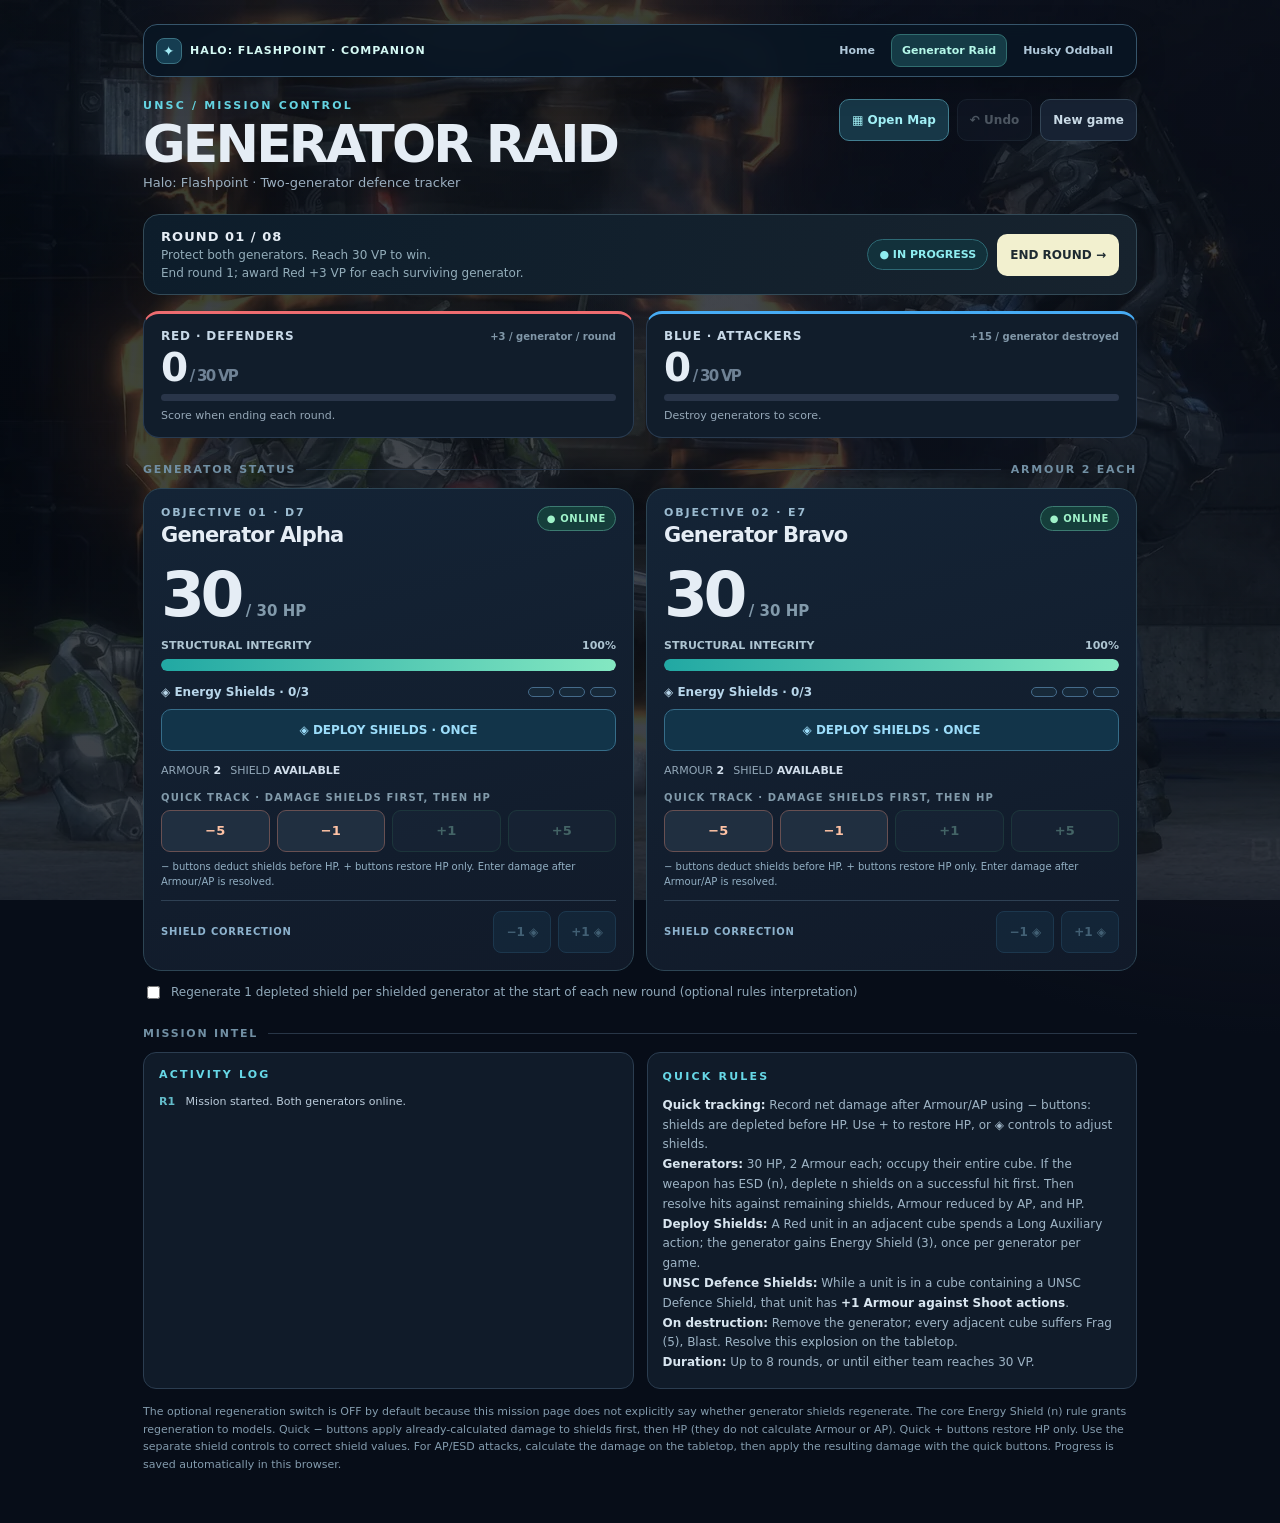
==== generator-raid.html @ 604b8901 "Update generator-raid.html" ====
<!doctype html>
<html lang="en">
<head>
<meta charset="utf-8"><meta name="viewport" content="width=device-width, initial-scale=1">
<meta name="theme-color" content="#09111e">
<title>Generator Raid | Halo: Flashpoint Tracker</title>
<style>
:root{font-family:Inter,ui-sans-serif,system-ui,-apple-system,BlinkMacSystemFont,"Segoe UI",sans-serif;color:#e5edf5;background:#070d18;font-synthesis:none;--bg-image:none}*{box-sizing:border-box}body{margin:0;background:radial-gradient(ellipse at 20% -20%,#1c3b52 0%,transparent 46%),radial-gradient(ellipse at 100% 12%,#25202c 0%,transparent 45%),#070d18;min-height:100vh}button,input{font:inherit}button{cursor:pointer}button:disabled{opacity:.35;cursor:not-allowed}.shell{max-width:1030px;margin:auto;padding:24px 18px 50px}.eyebrow{font-size:11px;font-weight:850;letter-spacing:.2em;text-transform:uppercase;color:#67d8e7}.top{display:flex;justify-content:space-between;gap:16px;align-items:flex-start;margin-bottom:24px}.heading{margin:6px 0 5px;font-size:clamp(30px,6vw,52px);line-height:1;letter-spacing:-.055em;font-weight:950}.subtitle{font-size:13px;color:#9bafc0}.top-actions{display:flex;flex-wrap:wrap;gap:8px;justify-content:flex-end}.smallbtn{border:1px solid #344657;color:#c9dae6;background:#172233;padding:10px 12px;border-radius:10px;font-size:12px;font-weight:750}.smallbtn:hover:not(:disabled){background:#243549}.mission{border:1px solid #334a57;border-radius:16px;background:linear-gradient(110deg,#0d1d2b,#17232e);padding:14px 17px;margin-bottom:16px;display:flex;justify-content:space-between;gap:12px;align-items:center}.mission-title{font-weight:900;letter-spacing:.08em;font-size:13px}.mission-sub{font-size:12px;color:#93adba;margin-top:4px}.status{border:1px solid #2d6974;background:#12313b;color:#8eedf0;border-radius:100px;padding:8px 11px;font-size:11px;font-weight:900;white-space:nowrap}.status.over{border-color:#886a39;color:#f6d49a;background:#362815}.scores{display:grid;grid-template-columns:1fr 1fr;gap:12px;margin-bottom:16px}.score{border:1px solid #293b50;border-radius:16px;background:#111d2b;padding:15px 17px;min-width:0}.score.red{border-top:3px solid #ee6c70}.score.blue{border-top:3px solid #47acf5}.score-head{display:flex;justify-content:space-between;gap:8px;align-items:center;color:#c8d9e8;font-size:12px;font-weight:900;letter-spacing:.07em}.score-head .badge{font-size:10px;color:#8197a8;letter-spacing:0}.score-val{font-size:39px;font-weight:950;line-height:1.3;letter-spacing:-.045em}.score-val span{font-size:15px;color:#6f8295;font-weight:700}.track{height:7px;background:#293549;border-radius:20px;overflow:hidden}.fill{height:100%;transition:width .25s ease;border-radius:inherit}.fill.red{background:linear-gradient(90deg,#b64553,#f2807d)}.fill.blue{background:linear-gradient(90deg,#276fa4,#54b8ff)}.sc-note{font-size:11px;color:#96a8b8;margin-top:8px}.sectionhead{display:flex;align-items:center;gap:10px;margin:25px 0 12px}.sectionhead span{font-size:11px;color:#718fa3;letter-spacing:.16em;font-weight:900}.sectionhead .line{height:1px;flex:1;background:#283647}.gens{display:grid;grid-template-columns:repeat(2,minmax(0,1fr));gap:12px}.gen{position:relative;overflow:hidden;border:1px solid #2d4554;border-radius:18px;background:linear-gradient(165deg,#142436,#111a29);padding:17px;min-width:0}.gen.destroyed{border-color:#803f43;background:linear-gradient(140deg,#321e29,#181923)}.gen-top{display:flex;justify-content:space-between;gap:10px;align-items:flex-start}.gen-id{font-size:11px;letter-spacing:.17em;color:#9bbbd0;font-weight:850}.gen-title{margin:4px 0 0;font-size:21px;font-weight:900;letter-spacing:-.04em}.gen-title small{font-weight:700;font-size:11px;color:#7d9cad;letter-spacing:0}.state{font-size:10px;letter-spacing:.06em;border:1px solid #3c7b71;background:#153e3b;color:#9ff2c9;border-radius:20px;padding:6px 9px;font-weight:900;white-space:nowrap}.state.dead{background:#4a202a;color:#ffb3b3;border-color:#a74e53}.hp{display:flex;align-items:baseline;gap:6px;margin-top:16px;line-height:1}.hp strong{font-size:clamp(41px,6vw,63px);letter-spacing:-.07em;font-weight:950;font-variant-numeric:tabular-nums}.hp small{color:#829aab;font-weight:800;font-size:15px}.metric-head{display:flex;align-items:center;justify-content:space-between;font-size:11px;font-weight:850;color:#aec5d2;margin:13px 0 7px}.healthbar{background:#293847;border-radius:8px;height:12px;overflow:hidden}.healthbar i{display:block;height:100%;border-radius:8px;background:linear-gradient(90deg,#21a8a3,#84e8c2);transition:width .25s}.healthbar.low i{background:linear-gradient(90deg,#b33c45,#f78867)}.shield-row{display:flex;justify-content:space-between;align-items:center;margin:14px 0 10px;gap:8px}.shield-txt{font-size:12px;color:#b8d6ea;font-weight:800}.shield-dots{display:flex;gap:5px}.shield-dots i{display:block;border-radius:5px;width:26px;height:10px;border:1px solid #456b8b;background:#172939}.shield-dots i.active{background:#54bfff;border-color:#92d9ff;box-shadow:0 0 12px #34bcf655}.deploy{width:100%;border-radius:10px;border:1px solid #366d89;background:#123449;color:#9cddfa;padding:10px 12px;font-size:12px;font-weight:900}.deploy:hover:not(:disabled){background:#1d4961}.stats{font-size:11px;color:#93a8b9;margin:13px 0;display:flex;gap:9px;flex-wrap:wrap}.stats b{color:#d1deeb}.adjust-label{font-size:10px;letter-spacing:.12em;color:#829bab;font-weight:900;margin:15px 0 7px}.adjust{display:grid;grid-template-columns:repeat(4,minmax(0,1fr));gap:7px}.adjust button{border:1px solid #3a4e60;background:#202f40;color:#e4ebf2;padding:11px 0;border-radius:9px;font-size:13px;font-weight:900}.adjust button:hover:not(:disabled){background:#31485d}.adjust button.down{color:#ffc3a5;border-color:#685052}.adjust button.up{color:#a2ead0;border-color:#326658}.warning{margin-top:12px;font-size:11px;color:#f6b7a3;background:#4b2a2a80;border:1px solid #75444a;border-radius:8px;padding:9px}.resolver{border:1px solid #314459;border-radius:16px;background:#0f1c2b;padding:18px}.formgrid{display:grid;grid-template-columns:1.3fr 1fr 1fr 1fr;gap:10px}.esd-help{font-size:11px;line-height:1.6;color:#9fb8c9;margin-top:10px}.esd-help strong{color:#c8ebff}.f label{display:block;color:#92aabd;font-size:11px;font-weight:800;margin-bottom:7px}.f select,.f input{width:100%;background:#1d2c3c;border:1px solid #405269;color:#edf4fc;border-radius:9px;height:43px;padding:0 10px;font-size:14px;font-weight:800}.f select:focus,.f input:focus{outline:2px solid #3badd0;outline-offset:1px}.result{background:#152b38;border:1px solid #315568;border-radius:11px;margin-top:13px;padding:11px 13px;display:flex;flex-wrap:wrap;gap:8px;justify-content:space-between;align-items:center}.result-details{font-size:12px;color:#a8c5d3;line-height:1.6}.result strong{color:#fff;font-size:19px}.apply{margin-top:11px;width:100%;border:0;border-radius:11px;color:#07171f;font-weight:950;background:linear-gradient(90deg,#71d8e4,#9cf3d1);padding:13px}.apply:hover:not(:disabled){filter:brightness(1.1)}.controls{display:flex;flex-wrap:wrap;gap:9px;align-items:center;justify-content:space-between;border:1px solid #324656;background:#111f2c;border-radius:14px;padding:13px 15px;margin-top:15px}.controls-text strong{font-size:13px}.controls-text div{font-size:11px;color:#93aabe;margin-top:3px}.roundbtn{border:0;border-radius:10px;padding:11px 16px;background:#f2f0cf;color:#1e2a31;font-size:12px;font-weight:950}.roundbtn:hover:not(:disabled){background:#fff}.checkline{display:flex;gap:8px;align-items:center;color:#91a9ba;font-size:12px;margin-top:12px}.checkline input{accent-color:#4dc4d9}.footergrid{display:grid;grid-template-columns:1fr 1fr;gap:13px}.activity{padding:15px;border:1px solid #2b3d50;border-radius:13px;background:#101b29;min-height:100px}.activity ul{padding:0;list-style:none;margin:0;max-height:250px;overflow:auto}.activity li{border-bottom:1px solid #25374a;padding:9px 0;font-size:11px;line-height:1.5;color:#bacbda}.activity li:first-child{padding-top:0}.activity li:last-child{border-bottom:0}.activity time{color:#63bbc9;font-weight:850;margin-right:7px}.guide{padding:15px;border:1px solid #2b3d50;border-radius:13px;background:#101b29;color:#9eb4c5;font-size:12px;line-height:1.65}.guide strong{color:#d9e6f0}.notice{border:1px solid #8c7741;color:#f0d6a3;background:#352c1c;padding:12px 14px;border-radius:11px;font-size:12px;margin:0 0 13px;line-height:1.6}.muted{color:#829bb0;font-size:11px}.statusline{min-height:20px;font-size:12px;color:#a5e4da;margin-top:10px}.endnote{font-size:11px;color:#839bad;margin:14px 0 0;line-height:1.6}@media(max-width:650px){.top{align-items:flex-start}.gens{grid-template-columns:1fr}.shell{padding:18px 12px 40px}.score{padding:12px}.scores{gap:8px}.score-val{font-size:34px}.score-head{font-size:11px}.score-head .badge{font-size:9px}.footergrid{grid-template-columns:1fr}.formgrid{grid-template-columns:repeat(2,minmax(0,1fr))}.formgrid .f:first-child{grid-column:span 2}.heading{font-size:34px}.smallbtn{padding:8px 10px}.mission{align-items:flex-start}.controls{align-items:stretch}.roundbtn{width:100%}}

.mapsection{margin-top:16px;border:1px solid #2b3d50;border-radius:16px;background:#101b29;padding:15px}
.mapsection .eyebrow{margin-bottom:10px}.maplead{font-size:12px;color:#9db3c3;line-height:1.6;margin-bottom:10px}
.mapbox{background:#0d1622;border:1px solid #33485d;border-radius:14px;padding:12px}
.board-frame{position:relative;width:100%;max-width:560px;margin:auto;padding:30px 30px 34px}
.board{aspect-ratio:1;display:grid;grid-template-columns:repeat(8,minmax(0,1fr));grid-template-rows:repeat(8,minmax(0,1fr));gap:2px;background:#415567;border:2px solid #6d8092;border-radius:4px;overflow:hidden}
.tile{position:relative;display:flex;align-items:center;justify-content:center;min-width:0;color:#fff;background:#253849;overflow:hidden}
.tile::after{content:"";position:absolute;inset:2px;border:1px solid rgba(255,255,255,.05);pointer-events:none}.tile.blue{background:#1567b5}.tile.red{background:#9d3438}
.tile.roof{background:repeating-linear-gradient(0deg,#324659,#324659 8px,#415265 8px,#415265 12px)}.tile.crate{background:#304354}.tile.panel{background:radial-gradient(circle,#2b3b4f 0%,#1a2533 72%);box-shadow:inset 0 0 0 2px #99a8b4}.tile.wall{background:linear-gradient(90deg,#46586a 0 12%,#2d3c4e 12% 88%,#46586a 88% 100%)}
.coord{position:absolute;top:2px;left:3px;color:rgba(223,235,251,.6);font-size:clamp(7px,1.3vw,9px);font-weight:700;line-height:1}.terrain{font-size:clamp(8px,1.7vw,12px);font-weight:900;color:#b8c7d5}.elev-badge{position:absolute;right:3px;bottom:3px;z-index:2;border:1px solid #9fc2d9;background:#173244;color:#dff4ff;border-radius:999px;padding:1px 4px;font-size:8px;font-weight:900;line-height:1}.tower-mark{position:absolute;top:50%;left:50%;transform:translate(-50%,-50%);font-size:clamp(9px,2vw,12px);font-weight:900;color:#dbe7f1;letter-spacing:.04em}.lshape{position:relative;width:70%;height:70%;align-self:center}.lshape::before,.lshape::after{content:"";position:absolute;background:#8fa7ba;border-radius:2px;box-shadow:0 0 0 2px #314556 inset}.lshape::before{left:0;bottom:0;width:22%;height:100%}.lshape::after{left:0;bottom:0;width:100%;height:22%}.tile.mirror-l .lshape{transform:scaleX(-1)}
.obj{position:relative;z-index:1;border-radius:50%;width:76%;height:76%;max-width:42px;max-height:42px;display:flex;flex-direction:column;align-items:center;justify-content:center;box-shadow:0 2px 6px #0006;font-weight:900}.obj small{font-size:8px;font-weight:700;line-height:1}.obj.gen{color:#271a00;background:linear-gradient(140deg,#fbe69b,#d39a23);border:2px solid #fff1a7;font-size:18px}.obj.shield{color:#fff;background:linear-gradient(140deg,#839bac,#324657);border:2px solid #d5e1eb;font-size:18px}.obj.weapon{background:#374b5b;border:1px solid #a4b5c6;color:white;font-size:clamp(12px,3.6vw,22px);border-radius:8px}
.edge{position:absolute;inset:30px 30px 34px;pointer-events:none}.rpoint{position:absolute;display:flex;align-items:center;justify-content:center;width:22px;height:22px;border-radius:6px;font-size:11px;font-weight:900;line-height:1;color:#fff;border:1px solid #ffffff80;box-shadow:0 2px 6px #0005}.rpoint.bl{background:#157bcc}.rpoint.rd{background:#b94444}.rpoint.top{top:-26px;transform:translateX(-50%)}.rpoint.bottom{bottom:-26px;transform:translateX(-50%)}.rpoint.left{left:-26px;transform:translateY(-50%)}.rpoint.right{right:-26px;transform:translateY(-50%)}
.maplegend{display:flex;gap:8px 14px;flex-wrap:wrap;margin-top:12px;color:#d3dce6;font-size:11px}.legend-item{display:flex;align-items:center;gap:6px}.dot{width:12px;height:12px;border-radius:3px;display:inline-flex;align-items:center;justify-content:center;font-weight:900;font-size:9px;color:#fff}.key-g{background:#e0b04b;color:#201700}.key-s{background:#718ca1}.key-w{background:#475569}.key-b{background:#1567b5}.key-r{background:#b94444}.mapnotes{margin-top:10px;color:#9eb4c5;font-size:11px;line-height:1.6}

.spawn-mode{margin:13px 0 0}.spawn-mode label{display:block;color:#9db5c8;font-size:10px;letter-spacing:.12em;font-weight:900;margin-bottom:6px}.spawn-mode select{width:100%;padding:11px;background:#1d2c3c;color:#e7f2fa;border:1px solid #4a6478;border-radius:10px;font-size:13px;font-weight:750}.mode-description{font-size:11px;color:#93acbf;line-height:1.5;margin-top:7px}.item-controls{display:flex;gap:9px;align-items:center;flex-wrap:wrap;margin:14px 0 4px}.item-spawn{background:linear-gradient(90deg,#7bdde8,#9ef0cf);color:#071922;border:0;border-radius:10px;font-size:12px;font-weight:900;padding:11px 14px}.item-clear{background:#1d2d3d;color:#c9d9e7;border:1px solid #476075;border-radius:10px;font-size:12px;font-weight:750;padding:10px 13px}.item-report{font-size:12px;color:#aec5d5;line-height:1.6;margin-top:8px;min-height:18px}.item-report strong{color:#e4f4ff}.item-counter{position:absolute;z-index:4;right:2px;top:2px;background:#f0bd52;color:#1f180b;min-width:17px;height:17px;padding:0 3px;border-radius:100px;display:flex;align-items:center;justify-content:center;font-size:10px;font-weight:950;box-shadow:0 1px 5px #0008}.tile.has-item{box-shadow:inset 0 0 0 2px #f0bd52}.map-tip{font-size:11px;color:#8eaabd;margin-top:9px;line-height:1.5}

/* On-demand slide-out tactical map */
.map-open{border-color:#427f91;background:#173747;color:#a1eff5;white-space:nowrap}
.sidebar-backdrop{position:fixed;inset:0;z-index:90;background:rgba(0,6,13,.68);backdrop-filter:blur(3px)}
.sidebar-backdrop[hidden]{display:none}
.map-sidebar{position:fixed;z-index:100;right:0;top:0;bottom:0;width:min(650px,100vw);background:#0a1421;border-left:1px solid #406078;box-shadow:-20px 0 65px #0009;transform:translateX(105%);visibility:hidden;transition:transform .24s ease,visibility .24s;display:flex;flex-direction:column}
.map-sidebar.is-open{transform:translateX(0);visibility:visible}
.sidebar-header{display:flex;justify-content:space-between;align-items:center;gap:12px;padding:17px 19px;border-bottom:1px solid #304458;background:#111f2e;flex-shrink:0}
.sidebar-header h2{margin:4px 0 0;font-size:21px;letter-spacing:-.035em;color:#e4f1fb}
.sidebar-close{width:41px;height:41px;border:1px solid #526479;border-radius:11px;background:#203245;color:#eff7fd;font-size:18px}
.sidebar-close:hover{background:#354960}
.sidebar-content{overflow:auto;overscroll-behavior:contain;padding:12px 15px 26px;flex:1}
.sidebar-content .mapsection{margin:0;background:transparent;border:0;padding:0}
body.sidebar-active{overflow:hidden}
@media(max-width:650px){.top{flex-wrap:wrap}.top-actions{width:100%;justify-content:flex-start}.map-open{flex:1}.sidebar-content{padding:10px 10px 24px}.sidebar-header{padding:12px 13px}}
@media(prefers-reduced-motion:reduce){.map-sidebar{transition:none}}
.mission-actions{display:flex;align-items:center;justify-content:flex-end;gap:9px;flex-wrap:wrap}.mission-actions .roundbtn{white-space:nowrap;padding:10px 13px}@media(max-width:650px){.mission-actions{justify-content:flex-end}.mission-actions .roundbtn{font-size:11px;padding:9px 10px}.mission .status{font-size:10px}}

/* Optional cinematic backdrop, built into this offline file. */
body{background:radial-gradient(ellipse at 20% -20%,#1c3b52 0%,transparent 46%),radial-gradient(ellipse at 100% 12%,#25202c 0%,transparent 45%),#070d18}
.bg-layer{position:fixed;inset:0;z-index:0;pointer-events:none;background-size:cover;background-position:center center;background-repeat:no-repeat;opacity:0;transition:opacity 2.4s ease-in-out;will-change:opacity}.bg-layer.active{opacity:1}body::after{content:"";position:fixed;inset:0;z-index:0;pointer-events:none;background:linear-gradient(rgba(5,10,18,.72),rgba(5,10,18,.78)),radial-gradient(ellipse at 20% -20%,rgba(10,28,42,.42) 0%,transparent 46%),radial-gradient(ellipse at 100% 12%,rgba(18,14,24,.34) 0%,transparent 45%);opacity:1;transition:opacity .35s ease}.shell{position:relative;z-index:1}
body .score,body .gen,body .resolver,body .mission,body .activity,body .guide,body .mapsection{backdrop-filter:blur(6px)}
.quick-hint{font-size:10px;color:#93b0c4;line-height:1.5;margin-top:7px}.shield-controls{display:flex;gap:7px;align-items:center;flex-wrap:wrap;margin-top:11px;padding-top:10px;border-top:1px solid #2e4053}.shield-controls span{margin-right:auto;color:#8db2cd;font-size:10px;font-weight:900;letter-spacing:.08em}.shield-controls button{border:1px solid #326d91;background:#173a51;color:#9fe3ff;border-radius:8px;padding:7px 12px;font-weight:900;font-size:12px}.shield-controls button:hover:not(:disabled){background:#205475}

/* Unified Halo companion navigation */
.site-nav{position:relative;z-index:4;display:flex;justify-content:space-between;align-items:center;gap:12px;flex-wrap:wrap;border:1px solid #36556b;background:rgba(9,22,36,.94);border-radius:14px;padding:9px 12px;margin:0 0 22px;box-shadow:0 10px 30px #0003;backdrop-filter:blur(8px)}
.site-brand{font-size:11px;font-weight:950;color:#d5f9f4;text-decoration:none;letter-spacing:.09em;display:flex;align-items:center;gap:8px}
.site-brand b{display:inline-flex;align-items:center;justify-content:center;width:26px;height:26px;border-radius:8px;background:#153d51;color:#a1eaf4;border:1px solid #3b7181;font-size:14px}
.site-links{display:flex;gap:5px;flex-wrap:wrap}
.site-links a{color:#afc7d9;padding:9px 10px;border-radius:9px;text-decoration:none;font-size:11px;font-weight:800;white-space:nowrap;border:1px solid transparent;touch-action:manipulation}
.site-links a:hover,.site-links a:focus-visible{background:#254052;color:#fff}
.site-links a[aria-current="page"]{color:#b5f8e9;background:#153b46;border-color:#316e70}
@media(max-width:570px){.site-nav{align-items:stretch;gap:8px}.site-links{display:grid;grid-template-columns:repeat(3,minmax(0,1fr));width:100%}.site-links a{text-align:center;font-size:10px;padding:10px 4px}.site-brand{font-size:10px}}
/* Prevent double-tap zoom on quick action buttons on iOS while preserving pinch zoom */
button,a,select,input{touch-action:manipulation;-webkit-tap-highlight-color:transparent}
button{min-height:42px}

</style>
</head>
<body>
<div class="bg-layer active" id="bg-layer-a" aria-hidden="true"></div>
<div class="bg-layer" id="bg-layer-b" aria-hidden="true"></div>
<main class="shell" id="app">
<nav class="site-nav" aria-label="Game modes"><a class="site-brand" href="index.html"><b>✦</b> HALO: FLASHPOINT · COMPANION</a><div class="site-links"><a href="index.html">Home</a><a href="generator-raid.html" aria-current="page">Generator Raid</a><a href="husky-oddball.html">Husky Oddball</a></div></nav>

<header class="top"><div><div class="eyebrow">UNSC / MISSION CONTROL</div><h1 class="heading">GENERATOR RAID</h1><div class="subtitle">Halo: Flashpoint · Two-generator defence tracker</div></div><div class="top-actions"><button class="smallbtn map-open" id="open-map" type="button" aria-controls="map-sidebar" aria-expanded="false">▦ Open Map</button><button class="smallbtn" id="undo">↶ Undo</button><button class="smallbtn" id="reset">New game</button></div></header>
<section class="mission"><div><div class="mission-title" id="round-label">ROUND 01 / 08</div><div class="mission-sub">Protect both generators. Reach 30 VP to win.</div><div class="mission-sub" id="round-help">Award Red +3 VP for each surviving generator.</div></div><div class="mission-actions"><div class="status" id="status">● IN PROGRESS</div><button class="roundbtn" id="end-round">END ROUND →</button></div></section>
<div id="notice" role="status" aria-live="polite"></div>
<section class="scores"><div class="score red"><div class="score-head">RED · DEFENDERS <span class="badge">+3 / generator / round</span></div><div class="score-val"><b id="red-vp">0</b><span> / 30 VP</span></div><div class="track"><div id="red-fill" class="fill red" style="width:0%"></div></div><div class="sc-note" id="red-note">Score when ending each round.</div></div><div class="score blue"><div class="score-head">BLUE · ATTACKERS <span class="badge">+15 / generator destroyed</span></div><div class="score-val"><b id="blue-vp">0</b><span> / 30 VP</span></div><div class="track"><div id="blue-fill" class="fill blue" style="width:0%"></div></div><div class="sc-note" id="blue-note">Destroy generators to score.</div></div></section>
<div class="sectionhead"><span>GENERATOR STATUS</span><span class="line"></span><span>ARMOUR 2 EACH</span></div>
<section class="gens" id="gen-container"></section>


<label class="checkline"><input type="checkbox" id="regen"><span>Regenerate 1 depleted shield per shielded generator at the start of each new round (optional rules interpretation)</span></label>
<div class="sectionhead"><span>MISSION INTEL</span><span class="line"></span></div>
<section class="footergrid"><div class="activity"><div class="eyebrow" style="margin-bottom:13px">ACTIVITY LOG</div><ul id="log"></ul></div><div class="guide"><div class="eyebrow" style="margin-bottom:10px">QUICK RULES</div><strong>Quick tracking:</strong> Record net damage after Armour/AP using − buttons: shields are depleted before HP. Use + to restore HP, or ◈ controls to adjust shields.<br><strong>Generators:</strong> 30 HP, 2 Armour each; occupy their entire cube. If the weapon has ESD (n), deplete n shields on a successful hit first. Then resolve hits against remaining shields, Armour reduced by AP, and HP.<br><strong>Deploy Shields:</strong> A Red unit in an adjacent cube spends a Long Auxiliary action; the generator gains Energy Shield (3), once per generator per game.<br><strong>UNSC Defence Shields:</strong> While a unit is in a cube containing a UNSC Defence Shield, that unit has <strong>+1 Armour against Shoot actions</strong>.<br><strong>On destruction:</strong> Remove the generator; every adjacent cube suffers Frag (5), Blast. Resolve this explosion on the tabletop.<br><strong>Duration:</strong> Up to 8 rounds, or until either team reaches 30 VP.</div></section>


<p class="endnote">The optional regeneration switch is OFF by default because this mission page does not explicitly say whether generator shields regenerate. The core Energy Shield (n) rule grants regeneration to models. Quick − buttons apply already-calculated damage to shields first, then HP (they do not calculate Armour or AP). Quick + buttons restore HP only. Use the separate shield controls to correct shield values. For AP/ESD attacks, calculate the damage on the tabletop, then apply the resulting damage with the quick buttons. Progress is saved automatically in this browser.</p>
</main>
<div class="sidebar-backdrop" id="map-backdrop" hidden></div>
<aside class="map-sidebar" id="map-sidebar" role="dialog" aria-modal="true" aria-label="Generator Raid scenario map" aria-hidden="true" inert>
<div class="sidebar-header"><div><div class="eyebrow">TACTICAL OVERVIEW</div><h2>Battlefield Map</h2></div><button class="sidebar-close" id="close-map" type="button" aria-label="Close map">✕</button></div>
<div class="sidebar-content"><section class="mapsection"><div class="eyebrow">SCENARIO MAP</div><div class="maplead">Reference layout for <strong>Generator Raid</strong>. Blue attacks from the top row, Red defends from the bottom row. The board below shows deployment zones, respawn markers, weapon drops, UNSC Defence Shields, and both generators.</div><div class="spawn-mode"><label for="spawn-mode">ITEM SPAWN MODE</label><select id="spawn-mode"><option value="official">Official D8 · independent rolls</option><option value="balanced">Balanced Tactical · 3 Blue / 2 centre / 3 Red</option></select><div class="mode-description" id="spawn-mode-description"></div></div><div class="item-controls"><button type="button" class="item-spawn" id="spawn-items">✦ SPAWN 8 RANDOM ITEMS</button><button type="button" class="item-clear" id="clear-items">Clear items</button></div><div id="item-report" class="item-report" aria-live="polite">No item locations generated yet.</div><div class="mapbox"><div class="board-frame"><div class="board" id="raid-grid"></div><div class="edge"><span class="rpoint bl top" style="left:18.75%">R</span><span class="rpoint bl top" style="left:81.25%">R</span><span class="rpoint bl left" style="top:31.25%">R</span><span class="rpoint bl right" style="top:31.25%">R</span><span class="rpoint rd left" style="top:93.75%">R</span><span class="rpoint rd right" style="top:93.75%">R</span><span class="rpoint rd bottom" style="left:31.25%">R</span><span class="rpoint rd bottom" style="left:68.75%">R</span></div></div><div class="maplegend"><span class="legend-item"><span class="dot key-b"></span>Blue deployment</span><span class="legend-item"><span class="dot key-r"></span>Red deployment</span><span class="legend-item"><span class="dot key-g">G</span>Generator</span><span class="legend-item"><span class="dot key-s">S</span>UNSC Defence Shield</span><span class="legend-item"><span class="dot key-w">W</span>Weapon drop</span><span class="legend-item"><span class="dot key-s">+1</span>Raised tile</span><span class="legend-item"><span class="dot key-b">R</span>Respawn point</span></div><div class="map-tip">Gold numbered markers show how many face-down Item Tokens occupy each cube. Each Item Token rolls an independent D8 column and D8 row. Reroll if it lands in a deployment zone or either generator cube. Multiple tokens can share a cube. Items on raised terrain are placed on the highest level of that stack.</div><div class="mapnotes"><strong>Key coordinates:</strong> Generators at <strong>D7</strong> and <strong>E7</strong>; Defence Shields at <strong>D5</strong> and <strong>E5</strong>; Weapon Drops at <strong>C3</strong>, <strong>F3</strong>, <strong>C5</strong>, and <strong>F5</strong>.<br><strong>Raised 1-level terrain:</strong> <strong>A2</strong>, <strong>B2</strong>, <strong>G2</strong>, <strong>H2</strong>, <strong>D3</strong>, <strong>E3</strong>, <strong>B5</strong>, and <strong>G5</strong>. <strong>C6</strong> and <strong>F6</strong> are L-shaped walls. Cross-marks previously shown at <strong>C7</strong>, <strong>B4</strong>, <strong>E4</strong>, and <strong>G3</strong> have been removed as cosmetic only.</div></div></section></div></aside>

<script>
(()=>{'use strict';
const STORAGE='halo_generator_raid_tracker_v1';
const initial=()=>({round:1,completed:false,red:0,blue:0,regen:false,items:[],spawnMode:'official',generators:[{name:'ALPHA',cell:'D7',hp:30,shield:0,deployed:false},{name:'BRAVO',cell:'E7',hp:30,shield:0,deployed:false}],log:[{round:1,message:'Mission started. Both generators online.'}],history:[]});
let state;
try {const saved=JSON.parse(localStorage.getItem(STORAGE)||'null');state=saved&&saved.generators?.length===2&&Number.isFinite(saved.round)?saved:initial();state.spawnMode=state.spawnMode==='balanced'?'balanced':'official';}catch{state=initial()}
const $=id=>document.getElementById(id);
const clamp=(v,min,max)=>Math.max(min,Math.min(max,v));
const numeric=(v,max=99)=>clamp(Math.floor(Number(v)||0),0,max);
function save(){try{localStorage.setItem(STORAGE,JSON.stringify(state))}catch{}}
function freeze(){const {history,...snap}=state;state.history.push(JSON.stringify(snap));if(state.history.length>60)state.history.shift()}
function msg(message){state.log.unshift({round:state.round,message});state.log=state.log.slice(0,40)}
function winner(){if(state.red>=30&&state.blue>=30)return 'DRAW';if(state.red>=30)return 'RED VICTORY';if(state.blue>=30)return 'BLUE VICTORY';if(state.completed)return 'ROUND LIMIT';return null}
function commit(fn){if(winner())return;freeze();fn();if(state.red>=30||state.blue>=30)state.completed=true;save();render()}
function quickAdjust(i,delta){
 const g=state.generators[i];if(!g||g.hp<=0||winner())return;
 if(delta<0){
  const amount=-delta, shieldLost=Math.min(g.shield,amount),hpLost=Math.min(g.hp,amount-shieldLost);
  if(!shieldLost&&!hpLost)return;
  commit(()=>{g.shield-=shieldLost;g.hp-=hpLost;msg(`${g.name}: Quick damage ${amount} → ${shieldLost} shield, ${hpLost} HP lost (Armour already accounted for).`);if(g.hp===0)destroy(g)});
 }else{
  const hpGain=Math.min(delta,30-g.hp);if(!hpGain)return;
  commit(()=>{g.hp+=hpGain;msg(`${g.name}: HP restored by ${hpGain} (shields unchanged).`)});
 }
}
function adjustShield(i,delta){
 const g=state.generators[i];if(!g||g.hp<=0||!g.deployed||winner())return;
 const updated=clamp(g.shield+delta,0,3);if(updated===g.shield)return;
 commit(()=>{const old=g.shield;g.shield=updated;msg(`${g.name}: Energy Shields corrected ${old} → ${updated}.`)});
} 
function destroy(g){g.shield=0;state.blue+=15;msg(`${g.name} DESTROYED! Blue +15 VP. Explosion: Frag (5), Blast to every adjacent cube.`)}
function deploy(i){const g=state.generators[i];if(!g||g.deployed||!g.hp)return;commit(()=>{g.deployed=true;g.shield=3;msg(`${g.name}: Shields deployed (3). Long Auxiliary action used.`)})}
function endRound(){if(winner())return;commit(()=>{const alive=state.generators.filter(g=>g.hp>0).length;const pts=alive*3;state.red+=pts;msg(`Round ${state.round} ended. Red +${pts} VP (${alive} generators online).`);if(state.round>=8){state.completed=true;msg('Round 8 complete. Compare points; the scenario does not specify a tie-breaker.');return}if(state.red>=30){msg('Red reached 30 VP. Mission complete.');return}state.round++;if(state.regen){for(const g of state.generators){if(g.hp>0&&g.deployed&&g.shield<3){g.shield++;msg(`${g.name}: 1 Energy Shield regenerated.`)}}}msg(`Round ${state.round} begins.`)})}
function undo(){if(!state.history.length)return;const snap=state.history.pop();const remaining=state.history;state={...JSON.parse(snap),history:remaining};save();const feedback=$('action-feedback');if(feedback)feedback.textContent='Last action undone.';render()}
function reset(){if(!confirm('Start a new Generator Raid game? This clears the current tracker and its history.'))return;state=initial();save();const feedback=$('action-feedback');if(feedback)feedback.textContent='New game started.';render()}
// Official D8 distribution: two independent dice per item, reroll forbidden cubes.
function officialSpawns(){const rolls=[];while(rolls.length<8){const column=Math.floor(Math.random()*8);const row=Math.floor(Math.random()*8)+1;const cell=String.fromCharCode(65+column)+row;if(row===1||row===8||cell==='D7'||cell==='E7')continue;rolls.push(cell)}return rolls;}
// Balanced house rule. Respawn entry cubes are A3/H3 for Blue and A8/H8/C8/F8 for Red.
// Row 1 and row 8 are excluded anyway; B1/G1 are also in the excluded deployment zone.
const respawnEntry=new Set(['A3','H3','A8','H8','C8','F8','B1','G1']);
const generators=new Set(['D7','E7']);
const highTerrain=new Set(['A2','B2','G2','H2','D3','E3','B5','G5']);
const lTerrain=new Set(['C6','F6']);
const blueSources=['B1','G1','A3','H3'];
const redSources=['C8','F8','A8','H8'];
const toXY=cell=>({x:cell.charCodeAt(0)-65,y:Number(cell.slice(1))-1});
const toCell=(x,y)=>String.fromCharCode(65+x)+(y+1);
// An approximate shortest-path cost, not a full Halo: Flashpoint movement or LOS simulator.
// The raised tiles take extra effort; L-shaped walls add a soft traversal penalty.
function travelCosts(sources){const dist={};const queue=[];for(const source of sources){dist[source]=0;queue.push(source)}while(queue.length){queue.sort((a,b)=>dist[a]-dist[b]);const cell=queue.shift();const {x,y}=toXY(cell);for(let dy=-1;dy<=1;dy++)for(let dx=-1;dx<=1;dx++){if(!dx&&!dy)continue;const nx=x+dx,ny=y+dy;if(nx<0||nx>7||ny<0||ny>7)continue;const n=toCell(nx,ny);if(generators.has(n))continue;const elevationPenalty=highTerrain.has(n)||highTerrain.has(cell)?0.65:0;const wallPenalty=lTerrain.has(n)||lTerrain.has(cell)?0.35:0;const cost=dist[cell]+1+elevationPenalty+wallPenalty;if(cost<(dist[n]??Infinity)){dist[n]=cost;if(!queue.includes(n))queue.push(n)}}}return dist;}
const blueTravel=travelCosts(blueSources),redTravel=travelCosts(redSources);
const balancedGroups=[
 {count:3,cells:[]}, // Blue-side rows 2-3
 {count:2,cells:[]}, // contested rows 4-5
 {count:3,cells:[]}  // Red-side rows 6-7
];
for(let r=2;r<=7;r++)for(let x=0;x<8;x++){const cell=toCell(x,r-1);if(generators.has(cell)||respawnEntry.has(cell))continue;balancedGroups[r<=3?0:r<=5?1:2].cells.push(cell)}
function sampleUnique(pool,count){const choices=pool.slice();for(let i=0;i<count;i++){const j=i+Math.floor(Math.random()*(choices.length-i));[choices[i],choices[j]]=[choices[j],choices[i]]}return choices.slice(0,count)}
function balanceScore(cells){let advantage=0,blueFavored=0,redFavored=0;for(const cell of cells){const delta=(redTravel[cell]??20)-(blueTravel[cell]??20);advantage+=delta;if(delta>0.35)blueFavored++;else if(delta< -0.35)redFavored++}return Math.abs(advantage)+Math.abs(blueFavored-redFavored)*1.7;}
function balancedSpawns(){let best=null,bestScore=Infinity;for(let attempt=0;attempt<700;attempt++){const cells=balancedGroups.flatMap(g=>sampleUnique(g.cells,g.count));const score=balanceScore(cells);if(score<bestScore){bestScore=score;best=cells}if(score<0.4)break}return best;}
function spawnItems(){const balanced=state.spawnMode==='balanced';const rolls=balanced?balancedSpawns():officialSpawns();freeze();state.items=rolls.sort((a,b)=>Number(a.slice(1))-Number(b.slice(1))||a.localeCompare(b));msg(`8 Item Tokens generated with ${balanced?'Balanced Tactical (3/2/3, unique)':'Official D8 (duplicates allowed)'}: ${state.items.join(', ')}.`);save();render();}
function updateSpawnModeInfo(){const balanced=state.spawnMode==='balanced';$('spawn-mode').value=state.spawnMode;$('spawn-mode-description').textContent=balanced?'House rule: 3 in rows 2–3, 2 in rows 4–5, 3 in rows 6–7. Unique cubes; exclude deployment zones, generators and immediate respawn-entry cubes. Compare approximate travel costs from both teams’ deployment/respawn entry points, with raised terrain and L-walls penalized. Not a full movement simulation.':'Rulebook-style: independent D8 column/row rolls for each token; duplicate cubes are allowed. Deployment zones are rerolled; generator cubes are also excluded for this scenario.';$('spawn-items').textContent=balanced?'✦ SPAWN 8 BALANCED ITEMS':'✦ SPAWN 8 RANDOM ITEMS';}
function clearItems(){if(!state.items?.length)return;freeze();state.items=[];msg('Item spawn markers cleared.');save();render();}
function buildMap(){const grid=$('raid-grid');if(!grid)return;const W=new Set(['C3','F3','C5','F5']);const S=new Set(['D5','E5']);const G=new Set(['D7','E7']);const raisedCrates=new Set(['A2','B2','G2','H2','D3','E3']);const towers=new Set(['B5','G5']);const lWalls=new Set(['C6','F6']);const crateText=new Set(['A2','G2','D3']);const itemCounts={};for(const cell of state.items||[])itemCounts[cell]=(itemCounts[cell]||0)+1;let out='';for(let r=1;r<=8;r++){for(let c=0;c<8;c++){const id=String.fromCharCode(65+c)+r;let cls=r===1?'blue':r===8?'red':'';if(raisedCrates.has(id))cls+=' roof';if(towers.has(id))cls+=' panel';if(lWalls.has(id))cls+=' wall';if(id==='C6')cls+=' mirror-l';if(itemCounts[id])cls+=' has-item';let content='';if(G.has(id))content='<span class="obj gen">G<small>GEN</small></span>';else if(S.has(id))content='<span class="obj shield">S<small>DEF</small></span>';else if(W.has(id))content='<span class="obj weapon">W</span>';else if(lWalls.has(id))content='<span class="lshape"></span>';else if(raisedCrates.has(id)&&crateText.has(id))content='<span class="terrain">UNSC</span>';else if(towers.has(id))content='<span class="tower-mark">TWR</span>';const elevated=raisedCrates.has(id)||towers.has(id);const badge=elevated?'<span class="elev-badge">+1</span>':'';const itemMarker=itemCounts[id]?`<span class="item-counter">${itemCounts[id]}</span>`:'';out+=`<div class="tile ${cls}" title="${id}${itemCounts[id]?` · ${itemCounts[id]} Item Token(s)`:``}" aria-label="${id}${itemCounts[id]?` · ${itemCounts[id]} Item Token(s)`:``}"><span class="coord">${id}</span>${content}${badge}${itemMarker}</div>`;}}grid.innerHTML=out;}

function render(){const over=winner();$('round-label').textContent=`${state.completed?'FINAL · ':'ROUND '+String(state.round).padStart(2,'0')+' / '}08`;$('status').textContent=over?(over==='ROUND LIMIT'?'◆ 8 ROUNDS COMPLETE':'◆ '+over):'● IN PROGRESS';$('status').className='status'+(over?' over':'');$('red-vp').textContent=state.red;$('blue-vp').textContent=state.blue;$('red-fill').style.width=clamp(state.red/30*100,0,100)+'%';$('blue-fill').style.width=clamp(state.blue/30*100,0,100)+'%';$('undo').disabled=!state.history.length;$('end-round').disabled=!!over;$('regen').checked=!!state.regen;$('regen').disabled=!!over;
let notice='';if(over==='ROUND LIMIT'){notice=`<div class="notice"><strong>Round 8 complete.</strong> Red ${state.red} VP · Blue ${state.blue} VP. The scenario names the round limit but does not explicitly state how to resolve a tie; compare scores and agree any tie-breaker.</div>`}else if(over){notice=`<div class="notice"><strong>${over}.</strong> The 30 Victory Point threshold has been reached. ${state.generators.filter(g=>g.hp===0).length===2?'Both generators have been destroyed.':''}</div>`} $('notice').innerHTML=notice;
$('gen-container').innerHTML=state.generators.map((g,i)=>{const dead=g.hp===0;const canAct=!over&&!dead;return `<article class="gen ${dead?'destroyed':''}"><div class="gen-top"><div><div class="gen-id">OBJECTIVE 0${i+1} · ${g.cell}</div><h2 class="gen-title">Generator ${g.name[0]+g.name.substring(1).toLowerCase()}</h2></div><div class="state ${dead?'dead':''}">${dead?'✕ DESTROYED':'● ONLINE'}</div></div><div class="hp"><strong>${g.hp}</strong><small>/ 30 HP</small></div><div class="metric-head"><span>STRUCTURAL INTEGRITY</span><span>${Math.round(g.hp/30*100)}%</span></div><div class="healthbar ${g.hp<=10?'low':''}"><i style="width:${g.hp/30*100}%"></i></div><div class="shield-row"><span class="shield-txt">◈ Energy Shields · ${g.shield}/3</span><span class="shield-dots">${[1,2,3].map(n=>`<i class="${n<=g.shield?'active':''}"></i>`).join('')}</span></div><button class="deploy" data-deploy="${i}" ${!canAct||g.deployed?'disabled':''}>${g.deployed?'SHIELD DEPLOYED · USED':'◈ DEPLOY SHIELDS · ONCE'}</button><div class="stats"><span>ARMOUR <b>2</b></span><span>SHIELD <b>${g.deployed?'USED':'AVAILABLE'}</b></span></div><div class="adjust-label">QUICK TRACK · DAMAGE SHIELDS FIRST, THEN HP</div><div class="adjust"><button class="down" data-delta="-5" data-gen="${i}" ${!canAct?'disabled':''}>−5</button><button class="down" data-delta="-1" data-gen="${i}" ${!canAct?'disabled':''}>−1</button><button class="up" data-delta="1" data-gen="${i}" ${!canAct||g.hp===30?'disabled':''}>+1</button><button class="up" data-delta="5" data-gen="${i}" ${!canAct||g.hp===30?'disabled':''}>+5</button></div><div class="quick-hint">− buttons deduct shields before HP. + buttons restore HP only. Enter damage after Armour/AP is resolved.</div><div class="shield-controls"><span>SHIELD CORRECTION</span><button data-shield="-1" data-gen="${i}" ${!canAct||!g.deployed||g.shield===0?'disabled':''}>−1 ◈</button><button data-shield="1" data-gen="${i}" ${!canAct||!g.deployed||g.shield===3?'disabled':''}>+1 ◈</button></div>${dead?'<div class="warning">⚠ Generator exploded! Resolve Frag (5), Blast against all adjacent cubes. Blue scores +15 VP.</div>':''}</article>`}).join('');
$('round-help').textContent=over?'The game has ended. Undo or start a new game to continue.':`End round ${state.round}; award Red +3 VP for each surviving generator.`;
$('log').innerHTML=state.log.slice(0,15).map(e=>`<li><time>R${e.round}</time> ${e.message}</li>`).join('');updateSpawnModeInfo();$('item-report').textContent=state.items?.length?`${state.items.length} Item Tokens (${new Set(state.items).size} occupied cubes): ${state.items.join(' · ')}`:'No item locations generated yet.';$('clear-items').disabled=!state.items?.length;buildMap();}
$('gen-container').addEventListener('click',e=>{const btn=e.target.closest('button');if(!btn)return;if(btn.dataset.deploy!==undefined)deploy(+btn.dataset.deploy);if(btn.dataset.delta!==undefined)quickAdjust(+btn.dataset.gen,+btn.dataset.delta);if(btn.dataset.shield!==undefined)adjustShield(+btn.dataset.gen,+btn.dataset.shield)});

let sidebarReturnFocus=null;

const BACKGROUNDS=["assets/halo-scene-1.webp", "assets/halo-scene-2.webp", "assets/halo-scene-3.webp", "assets/halo-scene-4.webp"];
let backgroundIndex=0;
let activeLayer=0;
function setLayerImage(layer,src){layer.style.backgroundImage=`url("${src}")`;}
function startBackgroundRotation(){
  if(!BACKGROUNDS.length)return;
  const layerA=$("bg-layer-a");
  const layerB=$("bg-layer-b");
  setLayerImage(layerA,BACKGROUNDS[0]);
  layerA.classList.add('active');
  if(BACKGROUNDS.length===1)return;
  setInterval(()=>{
    backgroundIndex=(backgroundIndex+1)%BACKGROUNDS.length;
    const incoming=activeLayer===0?layerB:layerA;
    const outgoing=activeLayer===0?layerA:layerB;
    setLayerImage(incoming,BACKGROUNDS[backgroundIndex]);
    incoming.classList.add('active');
    outgoing.classList.remove('active');
    activeLayer=activeLayer===0?1:0;
  },14000);
}
startBackgroundRotation();
function toggleMap(open){const sidebar=$('map-sidebar');const backdrop=$('map-backdrop');if(open){sidebarReturnFocus=document.activeElement;sidebar.inert=false;sidebar.setAttribute('aria-hidden','false');backdrop.hidden=false;sidebar.classList.add('is-open');document.body.classList.add('sidebar-active');$('open-map').setAttribute('aria-expanded','true');$('close-map').focus()}else{sidebar.classList.remove('is-open');sidebar.setAttribute('aria-hidden','true');sidebar.inert=true;backdrop.hidden=true;document.body.classList.remove('sidebar-active');$('open-map').setAttribute('aria-expanded','false');(sidebarReturnFocus||$('open-map')).focus()}}

$('open-map').addEventListener('click',()=>toggleMap(true));
$('close-map').addEventListener('click',()=>toggleMap(false));
$('map-backdrop').addEventListener('click',()=>toggleMap(false));
document.addEventListener('keydown',e=>{if(!$('map-sidebar').classList.contains('is-open'))return;if(e.key==='Escape'){e.preventDefault();toggleMap(false)}else if(e.key==='Tab'){const nodes=[...$('map-sidebar').querySelectorAll('button:not([disabled]),input:not([disabled]),select:not([disabled]),[tabindex="0"]')];if(!nodes.length)return;const first=nodes[0],last=nodes[nodes.length-1];if(e.shiftKey&&document.activeElement===first){e.preventDefault();last.focus()}else if(!e.shiftKey&&document.activeElement===last){e.preventDefault();first.focus()}}});
$('spawn-mode').addEventListener('change',e=>{freeze();state.spawnMode=e.target.value==='balanced'?'balanced':'official';msg(`Item spawn mode set to ${state.spawnMode==='balanced'?'Balanced Tactical':'Official D8'} (existing markers unchanged).`);save();render()});$('spawn-items').addEventListener('click',spawnItems);$('clear-items').addEventListener('click',clearItems);$('undo').addEventListener('click',undo);$('reset').addEventListener('click',reset);$('end-round').addEventListener('click',endRound);$('regen').addEventListener('change',e=>{freeze();state.regen=e.target.checked;msg(`Automatic shield regeneration ${state.regen?'enabled':'disabled'}.`);save();render()});render();
})();
</script>
</body>
</html>
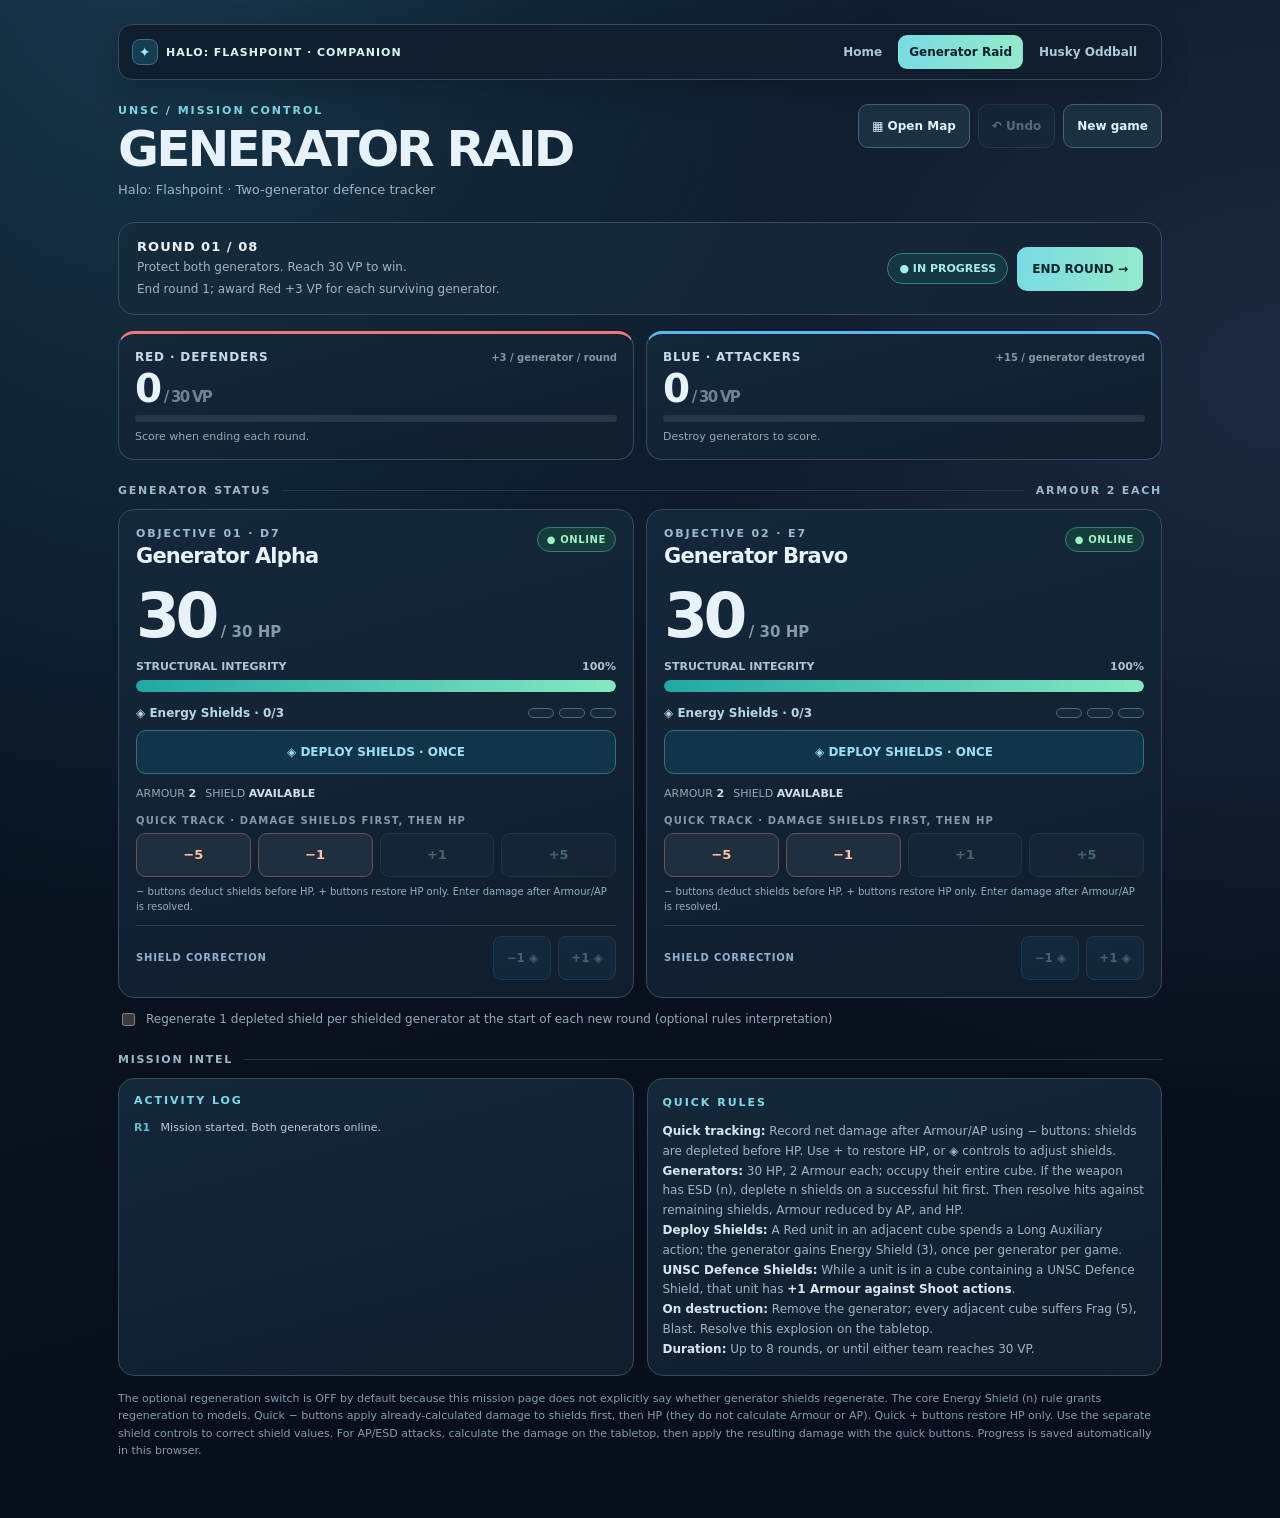
==== commit 4fe6b431: "v5" ====
--- a/generator-raid.html
+++ b/generator-raid.html
@@ -2,7 +2,7 @@
 <html lang="en">
 <head>
 <meta charset="utf-8"><meta name="viewport" content="width=device-width, initial-scale=1">
-<meta name="theme-color" content="#09111e">
+<meta name="theme-color" content="#0a1523">
 <title>Generator Raid | Halo: Flashpoint Tracker</title>
 <style>
 :root{font-family:Inter,ui-sans-serif,system-ui,-apple-system,BlinkMacSystemFont,"Segoe UI",sans-serif;color:#e5edf5;background:#070d18;font-synthesis:none;--bg-image:none}*{box-sizing:border-box}body{margin:0;background:radial-gradient(ellipse at 20% -20%,#1c3b52 0%,transparent 46%),radial-gradient(ellipse at 100% 12%,#25202c 0%,transparent 45%),#070d18;min-height:100vh}button,input{font:inherit}button{cursor:pointer}button:disabled{opacity:.35;cursor:not-allowed}.shell{max-width:1030px;margin:auto;padding:24px 18px 50px}.eyebrow{font-size:11px;font-weight:850;letter-spacing:.2em;text-transform:uppercase;color:#67d8e7}.top{display:flex;justify-content:space-between;gap:16px;align-items:flex-start;margin-bottom:24px}.heading{margin:6px 0 5px;font-size:clamp(30px,6vw,52px);line-height:1;letter-spacing:-.055em;font-weight:950}.subtitle{font-size:13px;color:#9bafc0}.top-actions{display:flex;flex-wrap:wrap;gap:8px;justify-content:flex-end}.smallbtn{border:1px solid #344657;color:#c9dae6;background:#172233;padding:10px 12px;border-radius:10px;font-size:12px;font-weight:750}.smallbtn:hover:not(:disabled){background:#243549}.mission{border:1px solid #334a57;border-radius:16px;background:linear-gradient(110deg,#0d1d2b,#17232e);padding:14px 17px;margin-bottom:16px;display:flex;justify-content:space-between;gap:12px;align-items:center}.mission-title{font-weight:900;letter-spacing:.08em;font-size:13px}.mission-sub{font-size:12px;color:#93adba;margin-top:4px}.status{border:1px solid #2d6974;background:#12313b;color:#8eedf0;border-radius:100px;padding:8px 11px;font-size:11px;font-weight:900;white-space:nowrap}.status.over{border-color:#886a39;color:#f6d49a;background:#362815}.scores{display:grid;grid-template-columns:1fr 1fr;gap:12px;margin-bottom:16px}.score{border:1px solid #293b50;border-radius:16px;background:#111d2b;padding:15px 17px;min-width:0}.score.red{border-top:3px solid #ee6c70}.score.blue{border-top:3px solid #47acf5}.score-head{display:flex;justify-content:space-between;gap:8px;align-items:center;color:#c8d9e8;font-size:12px;font-weight:900;letter-spacing:.07em}.score-head .badge{font-size:10px;color:#8197a8;letter-spacing:0}.score-val{font-size:39px;font-weight:950;line-height:1.3;letter-spacing:-.045em}.score-val span{font-size:15px;color:#6f8295;font-weight:700}.track{height:7px;background:#293549;border-radius:20px;overflow:hidden}.fill{height:100%;transition:width .25s ease;border-radius:inherit}.fill.red{background:linear-gradient(90deg,#b64553,#f2807d)}.fill.blue{background:linear-gradient(90deg,#276fa4,#54b8ff)}.sc-note{font-size:11px;color:#96a8b8;margin-top:8px}.sectionhead{display:flex;align-items:center;gap:10px;margin:25px 0 12px}.sectionhead span{font-size:11px;color:#718fa3;letter-spacing:.16em;font-weight:900}.sectionhead .line{height:1px;flex:1;background:#283647}.gens{display:grid;grid-template-columns:repeat(2,minmax(0,1fr));gap:12px}.gen{position:relative;overflow:hidden;border:1px solid #2d4554;border-radius:18px;background:linear-gradient(165deg,#142436,#111a29);padding:17px;min-width:0}.gen.destroyed{border-color:#803f43;background:linear-gradient(140deg,#321e29,#181923)}.gen-top{display:flex;justify-content:space-between;gap:10px;align-items:flex-start}.gen-id{font-size:11px;letter-spacing:.17em;color:#9bbbd0;font-weight:850}.gen-title{margin:4px 0 0;font-size:21px;font-weight:900;letter-spacing:-.04em}.gen-title small{font-weight:700;font-size:11px;color:#7d9cad;letter-spacing:0}.state{font-size:10px;letter-spacing:.06em;border:1px solid #3c7b71;background:#153e3b;color:#9ff2c9;border-radius:20px;padding:6px 9px;font-weight:900;white-space:nowrap}.state.dead{background:#4a202a;color:#ffb3b3;border-color:#a74e53}.hp{display:flex;align-items:baseline;gap:6px;margin-top:16px;line-height:1}.hp strong{font-size:clamp(41px,6vw,63px);letter-spacing:-.07em;font-weight:950;font-variant-numeric:tabular-nums}.hp small{color:#829aab;font-weight:800;font-size:15px}.metric-head{display:flex;align-items:center;justify-content:space-between;font-size:11px;font-weight:850;color:#aec5d2;margin:13px 0 7px}.healthbar{background:#293847;border-radius:8px;height:12px;overflow:hidden}.healthbar i{display:block;height:100%;border-radius:8px;background:linear-gradient(90deg,#21a8a3,#84e8c2);transition:width .25s}.healthbar.low i{background:linear-gradient(90deg,#b33c45,#f78867)}.shield-row{display:flex;justify-content:space-between;align-items:center;margin:14px 0 10px;gap:8px}.shield-txt{font-size:12px;color:#b8d6ea;font-weight:800}.shield-dots{display:flex;gap:5px}.shield-dots i{display:block;border-radius:5px;width:26px;height:10px;border:1px solid #456b8b;background:#172939}.shield-dots i.active{background:#54bfff;border-color:#92d9ff;box-shadow:0 0 12px #34bcf655}.deploy{width:100%;border-radius:10px;border:1px solid #366d89;background:#123449;color:#9cddfa;padding:10px 12px;font-size:12px;font-weight:900}.deploy:hover:not(:disabled){background:#1d4961}.stats{font-size:11px;color:#93a8b9;margin:13px 0;display:flex;gap:9px;flex-wrap:wrap}.stats b{color:#d1deeb}.adjust-label{font-size:10px;letter-spacing:.12em;color:#829bab;font-weight:900;margin:15px 0 7px}.adjust{display:grid;grid-template-columns:repeat(4,minmax(0,1fr));gap:7px}.adjust button{border:1px solid #3a4e60;background:#202f40;color:#e4ebf2;padding:11px 0;border-radius:9px;font-size:13px;font-weight:900}.adjust button:hover:not(:disabled){background:#31485d}.adjust button.down{color:#ffc3a5;border-color:#685052}.adjust button.up{color:#a2ead0;border-color:#326658}.warning{margin-top:12px;font-size:11px;color:#f6b7a3;background:#4b2a2a80;border:1px solid #75444a;border-radius:8px;padding:9px}.resolver{border:1px solid #314459;border-radius:16px;background:#0f1c2b;padding:18px}.formgrid{display:grid;grid-template-columns:1.3fr 1fr 1fr 1fr;gap:10px}.esd-help{font-size:11px;line-height:1.6;color:#9fb8c9;margin-top:10px}.esd-help strong{color:#c8ebff}.f label{display:block;color:#92aabd;font-size:11px;font-weight:800;margin-bottom:7px}.f select,.f input{width:100%;background:#1d2c3c;border:1px solid #405269;color:#edf4fc;border-radius:9px;height:43px;padding:0 10px;font-size:14px;font-weight:800}.f select:focus,.f input:focus{outline:2px solid #3badd0;outline-offset:1px}.result{background:#152b38;border:1px solid #315568;border-radius:11px;margin-top:13px;padding:11px 13px;display:flex;flex-wrap:wrap;gap:8px;justify-content:space-between;align-items:center}.result-details{font-size:12px;color:#a8c5d3;line-height:1.6}.result strong{color:#fff;font-size:19px}.apply{margin-top:11px;width:100%;border:0;border-radius:11px;color:#07171f;font-weight:950;background:linear-gradient(90deg,#71d8e4,#9cf3d1);padding:13px}.apply:hover:not(:disabled){filter:brightness(1.1)}.controls{display:flex;flex-wrap:wrap;gap:9px;align-items:center;justify-content:space-between;border:1px solid #324656;background:#111f2c;border-radius:14px;padding:13px 15px;margin-top:15px}.controls-text strong{font-size:13px}.controls-text div{font-size:11px;color:#93aabe;margin-top:3px}.roundbtn{border:0;border-radius:10px;padding:11px 16px;background:#f2f0cf;color:#1e2a31;font-size:12px;font-weight:950}.roundbtn:hover:not(:disabled){background:#fff}.checkline{display:flex;gap:8px;align-items:center;color:#91a9ba;font-size:12px;margin-top:12px}.checkline input{accent-color:#4dc4d9}.footergrid{display:grid;grid-template-columns:1fr 1fr;gap:13px}.activity{padding:15px;border:1px solid #2b3d50;border-radius:13px;background:#101b29;min-height:100px}.activity ul{padding:0;list-style:none;margin:0;max-height:250px;overflow:auto}.activity li{border-bottom:1px solid #25374a;padding:9px 0;font-size:11px;line-height:1.5;color:#bacbda}.activity li:first-child{padding-top:0}.activity li:last-child{border-bottom:0}.activity time{color:#63bbc9;font-weight:850;margin-right:7px}.guide{padding:15px;border:1px solid #2b3d50;border-radius:13px;background:#101b29;color:#9eb4c5;font-size:12px;line-height:1.65}.guide strong{color:#d9e6f0}.notice{border:1px solid #8c7741;color:#f0d6a3;background:#352c1c;padding:12px 14px;border-radius:11px;font-size:12px;margin:0 0 13px;line-height:1.6}.muted{color:#829bb0;font-size:11px}.statusline{min-height:20px;font-size:12px;color:#a5e4da;margin-top:10px}.endnote{font-size:11px;color:#839bad;margin:14px 0 0;line-height:1.6}@media(max-width:650px){.top{align-items:flex-start}.gens{grid-template-columns:1fr}.shell{padding:18px 12px 40px}.score{padding:12px}.scores{gap:8px}.score-val{font-size:34px}.score-head{font-size:11px}.score-head .badge{font-size:9px}.footergrid{grid-template-columns:1fr}.formgrid{grid-template-columns:repeat(2,minmax(0,1fr))}.formgrid .f:first-child{grid-column:span 2}.heading{font-size:34px}.smallbtn{padding:8px 10px}.mission{align-items:flex-start}.controls{align-items:stretch}.roundbtn{width:100%}}
@@ -39,10 +39,6 @@
 @media(prefers-reduced-motion:reduce){.map-sidebar{transition:none}}
 .mission-actions{display:flex;align-items:center;justify-content:flex-end;gap:9px;flex-wrap:wrap}.mission-actions .roundbtn{white-space:nowrap;padding:10px 13px}@media(max-width:650px){.mission-actions{justify-content:flex-end}.mission-actions .roundbtn{font-size:11px;padding:9px 10px}.mission .status{font-size:10px}}
 
-/* Optional cinematic backdrop, built into this offline file. */
-body{background:radial-gradient(ellipse at 20% -20%,#1c3b52 0%,transparent 46%),radial-gradient(ellipse at 100% 12%,#25202c 0%,transparent 45%),#070d18}
-.bg-layer{position:fixed;inset:0;z-index:0;pointer-events:none;background-size:cover;background-position:center center;background-repeat:no-repeat;opacity:0;transition:opacity 2.4s ease-in-out;will-change:opacity}.bg-layer.active{opacity:1}body::after{content:"";position:fixed;inset:0;z-index:0;pointer-events:none;background:linear-gradient(rgba(5,10,18,.72),rgba(5,10,18,.78)),radial-gradient(ellipse at 20% -20%,rgba(10,28,42,.42) 0%,transparent 46%),radial-gradient(ellipse at 100% 12%,rgba(18,14,24,.34) 0%,transparent 45%);opacity:1;transition:opacity .35s ease}.shell{position:relative;z-index:1}
-body .score,body .gen,body .resolver,body .mission,body .activity,body .guide,body .mapsection{backdrop-filter:blur(6px)}
 .quick-hint{font-size:10px;color:#93b0c4;line-height:1.5;margin-top:7px}.shield-controls{display:flex;gap:7px;align-items:center;flex-wrap:wrap;margin-top:11px;padding-top:10px;border-top:1px solid #2e4053}.shield-controls span{margin-right:auto;color:#8db2cd;font-size:10px;font-weight:900;letter-spacing:.08em}.shield-controls button{border:1px solid #326d91;background:#173a51;color:#9fe3ff;border-radius:8px;padding:7px 12px;font-weight:900;font-size:12px}.shield-controls button:hover:not(:disabled){background:#205475}
 
 /* Unified Halo companion navigation */
@@ -59,10 +55,9 @@
 button{min-height:42px}
 
 </style>
+<link rel="stylesheet" href="shared-theme.css">
 </head>
-<body>
-<div class="bg-layer active" id="bg-layer-a" aria-hidden="true"></div>
-<div class="bg-layer" id="bg-layer-b" aria-hidden="true"></div>
+<body class="static-gradient">
 <main class="shell" id="app">
 <nav class="site-nav" aria-label="Game modes"><a class="site-brand" href="index.html"><b>✦</b> HALO: FLASHPOINT · COMPANION</a><div class="site-links"><a href="index.html">Home</a><a href="generator-raid.html" aria-current="page">Generator Raid</a><a href="husky-oddball.html">Husky Oddball</a></div></nav>
 
@@ -160,28 +155,6 @@
 
 let sidebarReturnFocus=null;
 
-const BACKGROUNDS=["assets/halo-scene-1.webp", "assets/halo-scene-2.webp", "assets/halo-scene-3.webp", "assets/halo-scene-4.webp"];
-let backgroundIndex=0;
-let activeLayer=0;
-function setLayerImage(layer,src){layer.style.backgroundImage=`url("${src}")`;}
-function startBackgroundRotation(){
-  if(!BACKGROUNDS.length)return;
-  const layerA=$("bg-layer-a");
-  const layerB=$("bg-layer-b");
-  setLayerImage(layerA,BACKGROUNDS[0]);
-  layerA.classList.add('active');
-  if(BACKGROUNDS.length===1)return;
-  setInterval(()=>{
-    backgroundIndex=(backgroundIndex+1)%BACKGROUNDS.length;
-    const incoming=activeLayer===0?layerB:layerA;
-    const outgoing=activeLayer===0?layerA:layerB;
-    setLayerImage(incoming,BACKGROUNDS[backgroundIndex]);
-    incoming.classList.add('active');
-    outgoing.classList.remove('active');
-    activeLayer=activeLayer===0?1:0;
-  },14000);
-}
-startBackgroundRotation();
 function toggleMap(open){const sidebar=$('map-sidebar');const backdrop=$('map-backdrop');if(open){sidebarReturnFocus=document.activeElement;sidebar.inert=false;sidebar.setAttribute('aria-hidden','false');backdrop.hidden=false;sidebar.classList.add('is-open');document.body.classList.add('sidebar-active');$('open-map').setAttribute('aria-expanded','true');$('close-map').focus()}else{sidebar.classList.remove('is-open');sidebar.setAttribute('aria-hidden','true');sidebar.inert=true;backdrop.hidden=true;document.body.classList.remove('sidebar-active');$('open-map').setAttribute('aria-expanded','false');(sidebarReturnFocus||$('open-map')).focus()}}
 
 $('open-map').addEventListener('click',()=>toggleMap(true));
--- a/shared-theme.css
+++ b/shared-theme.css
@@ -0,0 +1,75 @@
+/* Halo: Flashpoint — shared visual system, v5 */
+:root{
+  color-scheme:dark;
+  --hf-bg:#080f1c;--hf-bg-elevated:#111f2e;--hf-card:#132335;
+  --hf-panel:#101d2c;--hf-border:#344c60;--hf-muted:#9db5c7;
+  --hf-text:#e7f2fa;--hf-accent:#79dbe3;--hf-mint:#94eacb;
+  --hf-red:#ef777b;--hf-blue:#5cb7f1;
+  --hf-radius:16px;--hf-space:16px;
+  font-family:Inter,ui-sans-serif,system-ui,-apple-system,BlinkMacSystemFont,"Segoe UI",sans-serif;
+  color:var(--hf-text);font-synthesis:none;
+}
+html{font-size:16px;-webkit-text-size-adjust:100%}
+body{color:var(--hf-text);background:radial-gradient(ellipse at 12% -10%,#18384d 0%,transparent 46%),radial-gradient(ellipse at 100% 25%,#1c2940 0%,transparent 45%),linear-gradient(165deg,#0b1928,#080f1c 76%) ;min-height:100vh}
+.shell{max-width:1080px;margin-inline:auto;padding:24px 18px 58px}
+.site-nav{margin-bottom:24px!important;padding:10px 13px!important;border:1px solid var(--hf-border)!important;background:#101e2eef!important;border-radius:14px!important;box-shadow:0 10px 30px #0003!important}
+.site-brand{font-weight:900!important;color:#daf7f2!important;letter-spacing:.09em!important;font-size:11px!important}
+.site-links a{font-size:12px!important}
+.site-links a[aria-current="page"]{color:#09202b!important;background:linear-gradient(95deg,var(--hf-accent),var(--hf-mint))!important;border-color:transparent!important;font-weight:900!important}
+.eyebrow{font-size:11px!important;font-weight:900!important;letter-spacing:.18em!important;color:var(--hf-accent)!important;text-transform:uppercase}
+.top{margin-bottom:22px}
+.top .heading,.top h1{font-family:inherit;font-size:clamp(31px,5.3vw,50px)!important;font-weight:950!important;letter-spacing:-.057em!important;line-height:1.04!important;margin:6px 0 5px!important}
+.subtitle{font-size:13px!important;color:var(--hf-muted)!important;line-height:1.55}
+.top-actions{gap:8px!important}
+button,select,input,a{touch-action:manipulation;-webkit-tap-highlight-color:transparent}
+button{font-family:inherit;min-height:44px}
+select,input{font-family:inherit;font-size:16px!important}
+button:focus-visible,a:focus-visible,select:focus-visible,input:focus-visible{outline:2px solid var(--hf-accent)!important;outline-offset:2px}
+.smallbtn,.map-open{background:#1b3042!important;border:1px solid #456479!important;color:#e3f2fa!important;border-radius:10px!important;font-size:12px!important;font-weight:850!important;min-height:44px!important;padding:10px 13px!important}
+.smallbtn:hover:not(:disabled){background:#29465b!important}
+.mission{background:linear-gradient(120deg,#142b3b,#152334)!important;border:1px solid var(--hf-border)!important;border-radius:var(--hf-radius)!important;padding:16px 18px!important;margin-bottom:16px!important}
+.mission-title{font-size:13px!important;font-weight:900!important;letter-spacing:.08em!important}
+.mission-sub{font-size:12px!important;line-height:1.5!important;color:var(--hf-muted)!important}
+.status{background:#153744!important;border:1px solid #35818c!important;color:#a1edf1!important;font-size:11px!important;border-radius:100px!important;font-weight:900!important}
+.status.over{background:#362c1c!important;border-color:#927848!important;color:#f4dba9!important}
+.roundbtn{background:linear-gradient(95deg,var(--hf-accent),var(--hf-mint))!important;color:#08232c!important;border:0!important;border-radius:10px!important;font-size:12px!important;font-weight:950!important;padding:11px 15px!important;min-height:44px!important}
+.roundbtn:hover:not(:disabled){filter:brightness(1.09)}
+/* Matching panel surfaces across game modes */
+#app .score,#main-app .score,#app .gen,#main-app .panel,#main-app .activation,#main-app .ball-panel,#app .activity,#app .guide,#main-app .activity{background:linear-gradient(165deg,#14283b,#101d2c)!important;border-color:var(--hf-border)!important;border-radius:var(--hf-radius)!important}
+#app .score,#main-app .score{padding:16px!important}
+#app .score.red,#main-app .score.red{border-top:3px solid var(--hf-red)!important}
+#app .score.blue,#main-app .score.blue{border-top:3px solid var(--hf-blue)!important}
+.sectionhead{margin:24px 0 12px!important;gap:11px!important}
+.sectionhead span,.sectionhead .rule,.sectionhead .line{color:#98bacb!important}
+#app .score-head,#main-app .score-title{font-size:12px!important;letter-spacing:.07em!important;font-weight:900!important}
+#app .score-val,#main-app .score-num{font-variant-numeric:tabular-nums}
+#app .gen-title,#main-app .ball-title{font-size:21px!important;letter-spacing:-.04em!important;font-weight:900!important}
+#app .adjust button,#main-app .score-quick button{min-height:44px;font-size:13px!important;font-weight:900!important;border-radius:9px!important}
+#app .adjust button:disabled,#main-app button:disabled{cursor:not-allowed}
+#app .map-sidebar,#main-app .sidebar{background:#0c1725!important;border-left:1px solid #426176!important;box-shadow:-20px 0 65px #000a!important}
+#app .sidebar-header,#main-app .sidebar-header{background:#132436!important;border-bottom:1px solid var(--hf-border)!important;padding:17px 19px!important}
+#app .sidebar-header h2,#main-app .sidebar-header h2{font-size:21px!important;font-weight:900!important;color:var(--hf-text)!important;letter-spacing:-.035em!important}
+#app .mapbox,#main-app .tactical-map-panel{background:#0e1c2b!important;border:1px solid var(--hf-border)!important;border-radius:14px!important}
+#app .spawn-mode select,#main-app .board-toolbar select{background:#1d3042!important;color:var(--hf-text)!important;border:1px solid #506b7e!important;border-radius:10px!important}
+#app .item-spawn,#main-app .toolgrid .primary{background:linear-gradient(100deg,var(--hf-accent),var(--hf-mint))!important;color:#08232b!important;border:0!important;font-weight:950!important}
+#app .item-clear,#main-app .toolgrid button:not(.primary){background:#1c3143!important;border:1px solid #4a6376!important;color:#e1edf6!important}
+/* The home page follows the same type scale, card palette and primary button style. */
+.hero{padding:37px 6px 22px!important}
+.hero h1{font-weight:950!important;line-height:1.01!important;letter-spacing:-.062em!important;font-size:clamp(42px,7vw,68px)!important}
+.hero h1 span{color:var(--hf-accent)!important}
+.mode{background:#142335!important;border:1px solid var(--hf-border)!important;border-radius:var(--hf-radius)!important}
+.mode-content h2{font-weight:950!important;letter-spacing:-.045em!important;color:var(--hf-text)!important}
+.mode-content p{color:var(--hf-muted)!important}
+.mode .tag,.stat{border-color:#466578!important;background:#162f3eeb!important;color:#c5e8ee!important}
+.mode .open,.mode .cta,.mode a.open,.mode .launch{background:linear-gradient(100deg,var(--hf-accent),var(--hf-mint))!important;color:#09232c!important;font-weight:950!important}
+@media(max-width:650px){
+ .shell{padding:17px 12px 40px!important}
+ .site-nav{margin-bottom:19px!important}
+ .top-actions{width:100%;justify-content:flex-start!important}
+ .mission{padding:14px!important}
+ .top .heading,.top h1{font-size:34px!important}
+ .hero{padding-top:22px!important}
+ .hero h1{font-size:clamp(37px,11vw,54px)!important}
+ #app .sidebar-header,#main-app .sidebar-header{padding:12px 14px!important}
+}
+@media(prefers-reduced-motion:reduce){*,*::before,*::after{scroll-behavior:auto!important}}
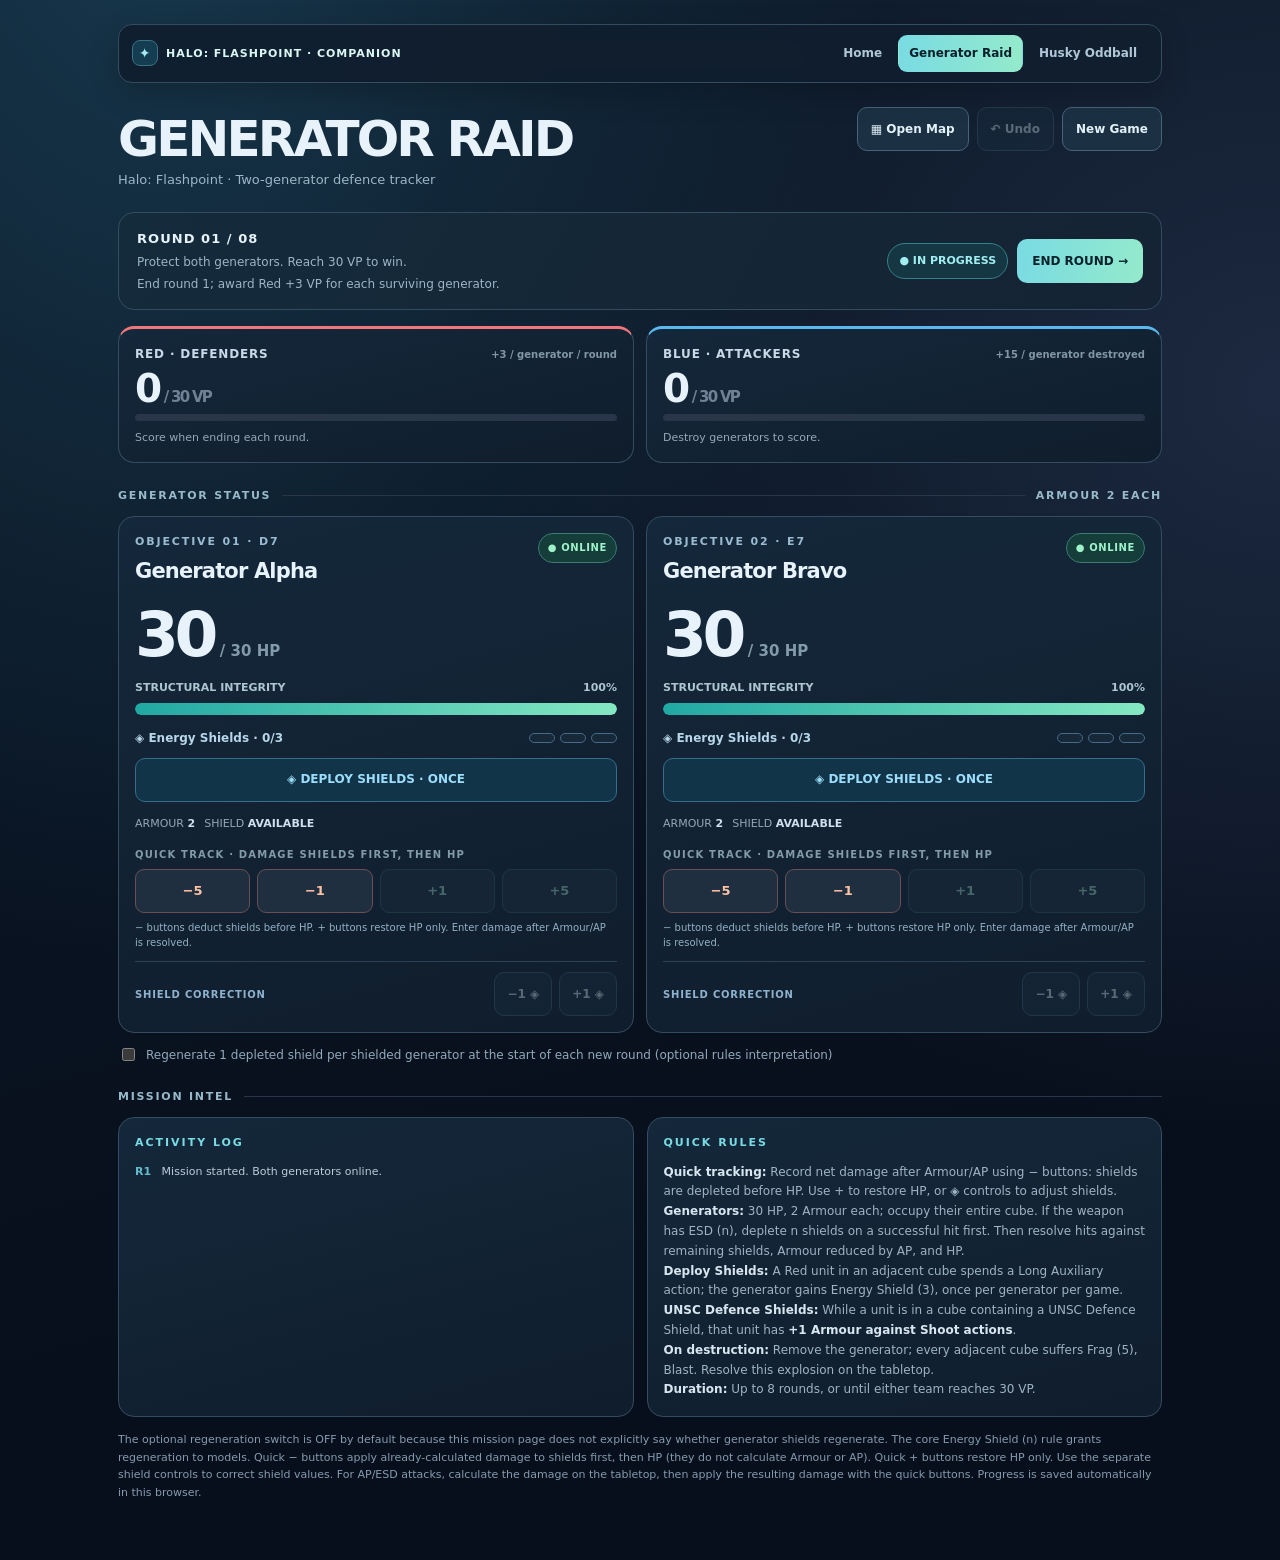
==== commit 3dd2f48d: "v7 - Generator Raid and Husky Oddball mission cards on the home page both rotate their own four imag" ====
--- a/generator-raid.html
+++ b/generator-raid.html
@@ -61,7 +61,7 @@
 <main class="shell" id="app">
 <nav class="site-nav" aria-label="Game modes"><a class="site-brand" href="index.html"><b>✦</b> HALO: FLASHPOINT · COMPANION</a><div class="site-links"><a href="index.html">Home</a><a href="generator-raid.html" aria-current="page">Generator Raid</a><a href="husky-oddball.html">Husky Oddball</a></div></nav>
 
-<header class="top"><div><div class="eyebrow">UNSC / MISSION CONTROL</div><h1 class="heading">GENERATOR RAID</h1><div class="subtitle">Halo: Flashpoint · Two-generator defence tracker</div></div><div class="top-actions"><button class="smallbtn map-open" id="open-map" type="button" aria-controls="map-sidebar" aria-expanded="false">▦ Open Map</button><button class="smallbtn" id="undo">↶ Undo</button><button class="smallbtn" id="reset">New game</button></div></header>
+<header class="top"><div><h1 class="heading">GENERATOR RAID</h1><div class="subtitle">Halo: Flashpoint · Two-generator defence tracker</div></div><div class="top-actions"><button class="smallbtn map-open" id="open-map" type="button" aria-controls="map-sidebar" aria-expanded="false">▦ Open Map</button><button class="smallbtn" id="undo">↶ Undo</button><button class="smallbtn" id="reset">New Game</button></div></header>
 <section class="mission"><div><div class="mission-title" id="round-label">ROUND 01 / 08</div><div class="mission-sub">Protect both generators. Reach 30 VP to win.</div><div class="mission-sub" id="round-help">Award Red +3 VP for each surviving generator.</div></div><div class="mission-actions"><div class="status" id="status">● IN PROGRESS</div><button class="roundbtn" id="end-round">END ROUND →</button></div></section>
 <div id="notice" role="status" aria-live="polite"></div>
 <section class="scores"><div class="score red"><div class="score-head">RED · DEFENDERS <span class="badge">+3 / generator / round</span></div><div class="score-val"><b id="red-vp">0</b><span> / 30 VP</span></div><div class="track"><div id="red-fill" class="fill red" style="width:0%"></div></div><div class="sc-note" id="red-note">Score when ending each round.</div></div><div class="score blue"><div class="score-head">BLUE · ATTACKERS <span class="badge">+15 / generator destroyed</span></div><div class="score-val"><b id="blue-vp">0</b><span> / 30 VP</span></div><div class="track"><div id="blue-fill" class="fill blue" style="width:0%"></div></div><div class="sc-note" id="blue-note">Destroy generators to score.</div></div></section>
--- a/shared-theme.css
+++ b/shared-theme.css
@@ -1,4 +1,4 @@
-/* Halo: Flashpoint — shared visual system, v5 */
+/* Halo: Flashpoint — shared visual system, v6 */
 :root{
   color-scheme:dark;
   --hf-bg:#080f1c;--hf-bg-elevated:#111f2e;--hf-card:#132335;
@@ -73,3 +73,62 @@
  #app .sidebar-header,#main-app .sidebar-header{padding:12px 14px!important}
 }
 @media(prefers-reduced-motion:reduce){*,*::before,*::after{scroll-behavior:auto!important}}
+
+/* All pages use the same static command-hub background. */
+body,body.static-gradient{background:radial-gradient(ellipse at 12% -10%,#18384d 0%,transparent 46%),radial-gradient(ellipse at 100% 25%,#1c2940 0%,transparent 45%),linear-gradient(165deg,#0b1928,#080f1c 76%)!important}
+
+/* v7 - unified rhythm, accessible full-card navigation and consistent controls */
+:root{
+ --hf-body-size:13px;--hf-body-line:1.55;
+ --hf-button-radius:10px;--hf-card-gap:16px;
+ --hf-header-size:clamp(31px,5.3vw,50px);
+}
+body{font-family:Inter,ui-sans-serif,system-ui,-apple-system,BlinkMacSystemFont,"Segoe UI",sans-serif;font-size:var(--hf-body-size);line-height:var(--hf-body-line)}
+.shell{max-width:1080px!important;padding:24px 18px 58px!important}
+.site-nav{font-size:12px!important}
+.site-links a{font-weight:850!important;line-height:1.4!important}
+.top h1,.top .heading{font-size:var(--hf-header-size)!important;color:var(--hf-text)!important}
+.subtitle{font-size:13px!important;line-height:1.55!important}
+.mission,.score,.gen,.panel,.activation,.guide,.activity,.mode{border-radius:var(--hf-radius)!important}
+#app .score,#main-app .score{padding:16px!important}
+#app .scores,#main-app .scoring,#app .gens,#main-app .objective,#main-app .quickgrid{gap:12px!important}
+.mission-title,.score-head,.score-title{font-weight:900!important}
+/* Primary actions share the same size, radius, color and typography. */
+.mode .launch,.roundbtn,#app .item-spawn,#main-app .toolgrid button.primary,#main-app .activation > button{
+ border:0!important;border-radius:var(--hf-button-radius)!important;
+ background:linear-gradient(100deg,var(--hf-accent),var(--hf-mint))!important;
+ color:#09232c!important;font-size:12px!important;font-weight:950!important;
+ line-height:1.35!important;min-height:44px!important;
+}
+#app .item-spawn,#main-app .toolgrid button.primary,#main-app .activation > button{padding:12px 14px!important}
+#main-app .activation > button{width:100%}
+/* Supporting actions use the shared dark surface. Keep team-specific buttons red/blue. */
+#app .item-clear,#main-app .toolgrid button:not(.primary),
+#app .shield-controls button,#main-app .action-main .wide,
+#main-app .killbtn button:not(.red):not(.blue){
+ border:1px solid #456479!important;border-radius:var(--hf-button-radius)!important;
+ background:#1b3042!important;color:var(--hf-text)!important;
+ font-size:12px!important;font-weight:850!important;
+}
+#app .adjust button,#app .shield-controls button,#main-app .score-quick button,#main-app .action-main button,#main-app .killbtn button,#main-app .toolgrid button{min-height:44px}
+#app .gen,#main-app .panel,#main-app .activation,#app .guide,#app .activity{padding:16px!important}
+#main-app .info-text,#app .guide{font-size:12px!important;line-height:1.65!important}
+#main-app .board-toolbar label,#app .spawn-mode label{font-size:10px!important;font-weight:900!important;letter-spacing:.12em!important;color:var(--hf-muted)!important}
+#app .map-sidebar,#main-app .sidebar{background:var(--hf-panel)!important}
+/* Home-page mission cards share the tracker palette and spacing. */
+.grid{gap:var(--hf-card-gap)!important}
+.mode-link{display:block!important;min-width:0;color:var(--hf-text)!important;text-decoration:none!important;cursor:pointer}
+.mode-link:focus-visible{outline:3px solid var(--hf-accent)!important;outline-offset:4px!important}
+.mode-link .mode-content{padding:14px 20px 20px!important}
+.mode-link .mode-content h2{font-size:25px!important;line-height:1.15!important;letter-spacing:-.04em!important;margin:0 0 10px!important}
+.mode-link .mode-content p{font-size:13px!important;line-height:1.6!important;min-height:64px!important;margin:0 0 14px!important}
+.mode-link .features{gap:7px!important;margin-bottom:18px!important}
+.mode-link .features span{font-size:10px!important;border:1px solid #456479!important;background:#1b3042!important;color:#c5d9e7!important;border-radius:7px!important;padding:7px 9px!important}
+.mode-link .launch{width:100%;padding:14px 16px!important}
+.mode-link:hover,.mode-link:focus-visible{border-color:var(--hf-accent)!important}
+.mode-link:hover .launch,.mode-link:focus-visible .launch{filter:brightness(1.07)}
+@media(max-width:700px){
+ .shell{padding:17px 12px 40px!important}
+ .mode-link .mode-content h2{font-size:23px!important}
+ .mode-link .mode-content p{min-height:0!important}
+}
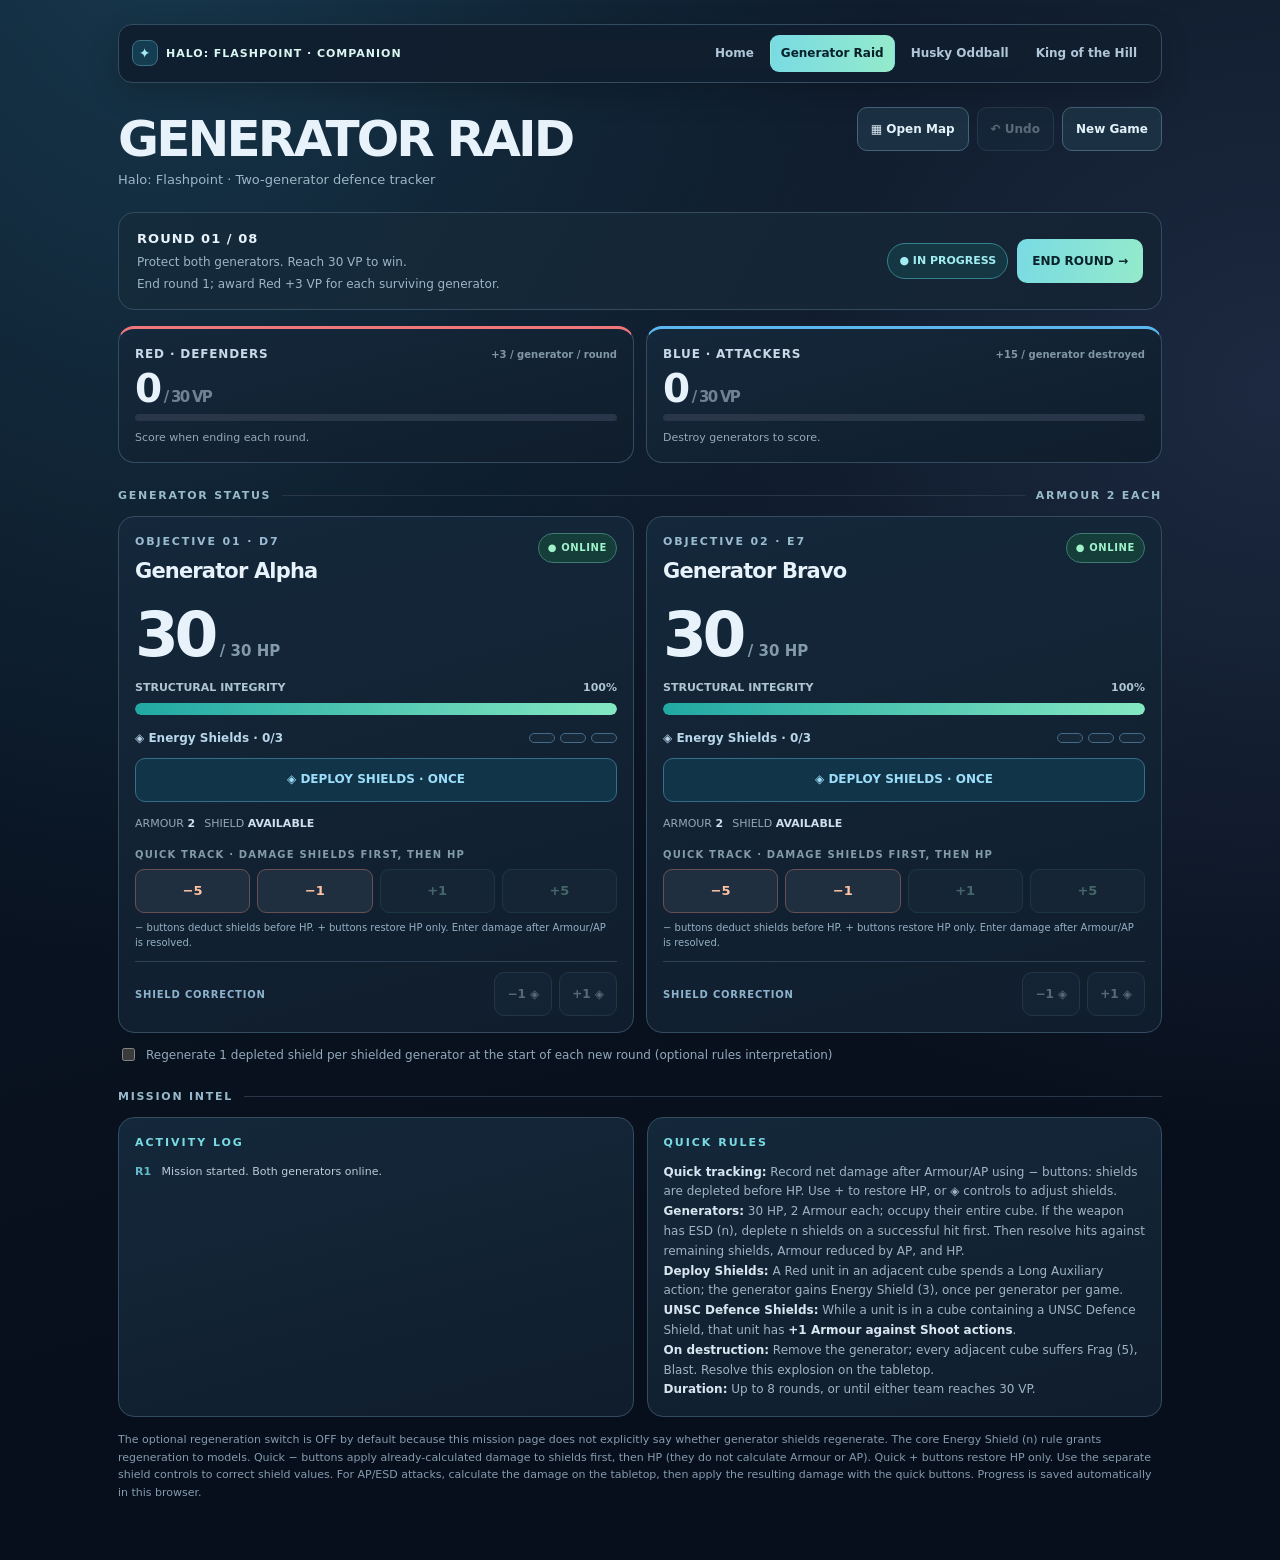
==== commit 110ef905: "v9" ====
--- a/generator-raid.html
+++ b/generator-raid.html
@@ -59,7 +59,7 @@
 </head>
 <body class="static-gradient">
 <main class="shell" id="app">
-<nav class="site-nav" aria-label="Game modes"><a class="site-brand" href="index.html"><b>✦</b> HALO: FLASHPOINT · COMPANION</a><div class="site-links"><a href="index.html">Home</a><a href="generator-raid.html" aria-current="page">Generator Raid</a><a href="husky-oddball.html">Husky Oddball</a></div></nav>
+<nav class="site-nav" aria-label="Game modes"><a class="site-brand" href="index.html"><b>✦</b> HALO: FLASHPOINT · COMPANION</a><div class="site-links"><a href="index.html">Home</a><a href="generator-raid.html" aria-current="page">Generator Raid</a><a href="husky-oddball.html">Husky Oddball</a><a href="husky-king-of-the-hill.html">King of the Hill</a></div></nav>
 
 <header class="top"><div><h1 class="heading">GENERATOR RAID</h1><div class="subtitle">Halo: Flashpoint · Two-generator defence tracker</div></div><div class="top-actions"><button class="smallbtn map-open" id="open-map" type="button" aria-controls="map-sidebar" aria-expanded="false">▦ Open Map</button><button class="smallbtn" id="undo">↶ Undo</button><button class="smallbtn" id="reset">New Game</button></div></header>
 <section class="mission"><div><div class="mission-title" id="round-label">ROUND 01 / 08</div><div class="mission-sub">Protect both generators. Reach 30 VP to win.</div><div class="mission-sub" id="round-help">Award Red +3 VP for each surviving generator.</div></div><div class="mission-actions"><div class="status" id="status">● IN PROGRESS</div><button class="roundbtn" id="end-round">END ROUND →</button></div></section>
@@ -144,7 +144,7 @@
 function spawnItems(){const balanced=state.spawnMode==='balanced';const rolls=balanced?balancedSpawns():officialSpawns();freeze();state.items=rolls.sort((a,b)=>Number(a.slice(1))-Number(b.slice(1))||a.localeCompare(b));msg(`8 Item Tokens generated with ${balanced?'Balanced Tactical (3/2/3, unique)':'Official D8 (duplicates allowed)'}: ${state.items.join(', ')}.`);save();render();}
 function updateSpawnModeInfo(){const balanced=state.spawnMode==='balanced';$('spawn-mode').value=state.spawnMode;$('spawn-mode-description').textContent=balanced?'House rule: 3 in rows 2–3, 2 in rows 4–5, 3 in rows 6–7. Unique cubes; exclude deployment zones, generators and immediate respawn-entry cubes. Compare approximate travel costs from both teams’ deployment/respawn entry points, with raised terrain and L-walls penalized. Not a full movement simulation.':'Rulebook-style: independent D8 column/row rolls for each token; duplicate cubes are allowed. Deployment zones are rerolled; generator cubes are also excluded for this scenario.';$('spawn-items').textContent=balanced?'✦ SPAWN 8 BALANCED ITEMS':'✦ SPAWN 8 RANDOM ITEMS';}
 function clearItems(){if(!state.items?.length)return;freeze();state.items=[];msg('Item spawn markers cleared.');save();render();}
-function buildMap(){const grid=$('raid-grid');if(!grid)return;const W=new Set(['C3','F3','C5','F5']);const S=new Set(['D5','E5']);const G=new Set(['D7','E7']);const raisedCrates=new Set(['A2','B2','G2','H2','D3','E3']);const towers=new Set(['B5','G5']);const lWalls=new Set(['C6','F6']);const crateText=new Set(['A2','G2','D3']);const itemCounts={};for(const cell of state.items||[])itemCounts[cell]=(itemCounts[cell]||0)+1;let out='';for(let r=1;r<=8;r++){for(let c=0;c<8;c++){const id=String.fromCharCode(65+c)+r;let cls=r===1?'blue':r===8?'red':'';if(raisedCrates.has(id))cls+=' roof';if(towers.has(id))cls+=' panel';if(lWalls.has(id))cls+=' wall';if(id==='C6')cls+=' mirror-l';if(itemCounts[id])cls+=' has-item';let content='';if(G.has(id))content='<span class="obj gen">G<small>GEN</small></span>';else if(S.has(id))content='<span class="obj shield">S<small>DEF</small></span>';else if(W.has(id))content='<span class="obj weapon">W</span>';else if(lWalls.has(id))content='<span class="lshape"></span>';else if(raisedCrates.has(id)&&crateText.has(id))content='<span class="terrain">UNSC</span>';else if(towers.has(id))content='<span class="tower-mark">TWR</span>';const elevated=raisedCrates.has(id)||towers.has(id);const badge=elevated?'<span class="elev-badge">+1</span>':'';const itemMarker=itemCounts[id]?`<span class="item-counter">${itemCounts[id]}</span>`:'';out+=`<div class="tile ${cls}" title="${id}${itemCounts[id]?` · ${itemCounts[id]} Item Token(s)`:``}" aria-label="${id}${itemCounts[id]?` · ${itemCounts[id]} Item Token(s)`:``}"><span class="coord">${id}</span>${content}${badge}${itemMarker}</div>`;}}grid.innerHTML=out;}
+function buildMap(){const grid=$('raid-grid');if(!grid)return;const W=new Set(['C3','F3','C5','F5']);const S=new Set(['D5','E5']);const G=new Set(['D7','E7']);const raisedCrates=new Set(['A2','B2','G2','H2','D3','E3']);const towers=new Set(['B5','G5']);const lWalls=new Set(['C6','F6']);const crateText=new Set(['A2','G2','D3']);const itemCounts={};for(const cell of state.items||[])itemCounts[cell]=(itemCounts[cell]||0)+1;let out='';for(let r=1;r<=8;r++){for(let c=0;c<8;c++){const id=String.fromCharCode(65+c)+r;let cls=r===1?'blue':r===8?'red':'';if(raisedCrates.has(id))cls+=' roof';if(towers.has(id))cls+=' panel terrain-tower';if(lWalls.has(id))cls+=' wall';if(id==='C6')cls+=' mirror-l';if(itemCounts[id])cls+=' has-item';let content='';if(G.has(id))content='<span class="obj gen">G<small>GEN</small></span>';else if(S.has(id))content='<span class="obj shield">S<small>DEF</small></span>';else if(W.has(id))content='<span class="obj weapon">W</span>';else if(lWalls.has(id))content=`<span class="tactical-wall ${id==='C6'?'bottom-right':'bottom-left'}" aria-hidden="true"></span>`;else if(raisedCrates.has(id)&&crateText.has(id))content='<span class="terrain">UNSC</span>';else if(towers.has(id))content='<span class="tower-surface" aria-hidden="true"></span>';const elevated=raisedCrates.has(id)||towers.has(id);const badge=elevated?'<span class="elev-badge">+1</span>':'';const itemMarker=itemCounts[id]?`<span class="item-counter">${itemCounts[id]}</span>`:'';out+=`<div class="tile ${cls}" title="${id}${itemCounts[id]?` · ${itemCounts[id]} Item Token(s)`:``}" aria-label="${id}${itemCounts[id]?` · ${itemCounts[id]} Item Token(s)`:``}"><span class="coord">${id}</span>${content}${badge}${itemMarker}</div>`;}}grid.innerHTML=out;}
 
 function render(){const over=winner();$('round-label').textContent=`${state.completed?'FINAL · ':'ROUND '+String(state.round).padStart(2,'0')+' / '}08`;$('status').textContent=over?(over==='ROUND LIMIT'?'◆ 8 ROUNDS COMPLETE':'◆ '+over):'● IN PROGRESS';$('status').className='status'+(over?' over':'');$('red-vp').textContent=state.red;$('blue-vp').textContent=state.blue;$('red-fill').style.width=clamp(state.red/30*100,0,100)+'%';$('blue-fill').style.width=clamp(state.blue/30*100,0,100)+'%';$('undo').disabled=!state.history.length;$('end-round').disabled=!!over;$('regen').checked=!!state.regen;$('regen').disabled=!!over;
 let notice='';if(over==='ROUND LIMIT'){notice=`<div class="notice"><strong>Round 8 complete.</strong> Red ${state.red} VP · Blue ${state.blue} VP. The scenario names the round limit but does not explicitly state how to resolve a tie; compare scores and agree any tie-breaker.</div>`}else if(over){notice=`<div class="notice"><strong>${over}.</strong> The 30 Victory Point threshold has been reached. ${state.generators.filter(g=>g.hp===0).length===2?'Both generators have been destroyed.':''}</div>`} $('notice').innerHTML=notice;
--- a/shared-theme.css
+++ b/shared-theme.css
@@ -132,3 +132,62 @@
  .mode-link .mode-content h2{font-size:23px!important}
  .mode-link .mode-content p{min-height:0!important}
 }
+
+
+/* v8: matching square tower markers and very subtle L-wall markings across both tactical maps. */
+#raid-grid .tile.terrain-tower,
+.tactical-map-panel .tile.terrain-tower {
+  background:radial-gradient(circle at 50% 42%,#2b3b4f 0%,#1a2533 76%);
+  box-shadow:inset 0 0 0 2px #8195a6;
+  border-radius:0;
+}
+#raid-grid .tile .tower-surface,
+.tactical-map-panel .tile .tower-surface {
+  position:absolute;
+  top:50%;left:50%;transform:translate(-50%,-50%);
+  width:74%;height:74%;
+  border:2px solid #91a6b6;
+  border-radius:0;
+  background:linear-gradient(180deg,#496072 0 12%,#253a4b 12% 100%);
+  box-shadow:inset 0 0 0 2px #344d5f,0 2px 5px #0007;
+  pointer-events:none;
+}
+#raid-grid .tile .tower-surface::after,
+.tactical-map-panel .tile .tower-surface::after {
+  content:"";position:absolute;left:24%;right:24%;bottom:18%;height:9%;
+  background:#a2b5c3;opacity:.65;border-radius:0;
+}
+.tactical-map-panel .tile.terrain-tower .elev-badge {
+  position:absolute;right:3px;bottom:3px;z-index:6;
+  border:1px solid #9fc2d9;background:#173244;color:#dff4ff;
+  border-radius:999px;padding:1px 4px;font-size:8px;font-weight:900;line-height:1;
+}
+#raid-grid .tile.wall,
+.tactical-map-panel .tile.has-corner {
+  background:#293c50;
+}
+#raid-grid .tile .tactical-wall,
+.tactical-map-panel .tile .tactical-wall {
+  position:absolute;z-index:1;inset:auto;width:77%;height:77%;
+  border:0;pointer-events:none;opacity:.35;box-shadow:none;
+}
+#raid-grid .tile .tactical-wall.bottom-left,
+.tactical-map-panel .tile .tactical-wall.bottom-left {
+  left:8%;bottom:8%;border-left:2px solid #91a7b9;border-bottom:2px solid #91a7b9;
+}
+#raid-grid .tile .tactical-wall.bottom-right,
+.tactical-map-panel .tile .tactical-wall.bottom-right {
+  right:8%;bottom:8%;border-right:2px solid #91a7b9;border-bottom:2px solid #91a7b9;
+}
+#raid-grid .tile .tactical-wall.top-right,
+.tactical-map-panel .tile .tactical-wall.top-right {
+  right:8%;top:8%;border-top:2px solid #91a7b9;border-right:2px solid #91a7b9;
+}
+
+/* v9: third game mode and compact four-way navigation */
+@media(min-width:940px){.grid{grid-template-columns:repeat(3,minmax(0,1fr))!important}.mode .visual{height:192px!important}.mode-link .mode-content{padding:14px 16px 18px!important}.mode-link .mode-content h2{font-size:22px!important}.mode-link .mode-content p{min-height:85px!important}}
+@media(min-width:701px) and (max-width:939px){.grid{grid-template-columns:repeat(2,minmax(0,1fr))!important}}
+@media(max-width:600px){.site-links{grid-template-columns:repeat(2,minmax(0,1fr))!important}.site-links a{font-size:11px!important;min-height:42px!important;display:flex;align-items:center;justify-content:center}}
+#main-app .hill-layout .panel,#main-app .info-grid .panel{background:linear-gradient(165deg,#14283b,#101d2c)!important;border:1px solid var(--hf-border)!important;border-radius:var(--hf-radius)!important;padding:16px!important}
+#main-app .hill-layout .capture button{min-height:44px!important}
+#main-app .score-quick button{min-height:44px!important}
